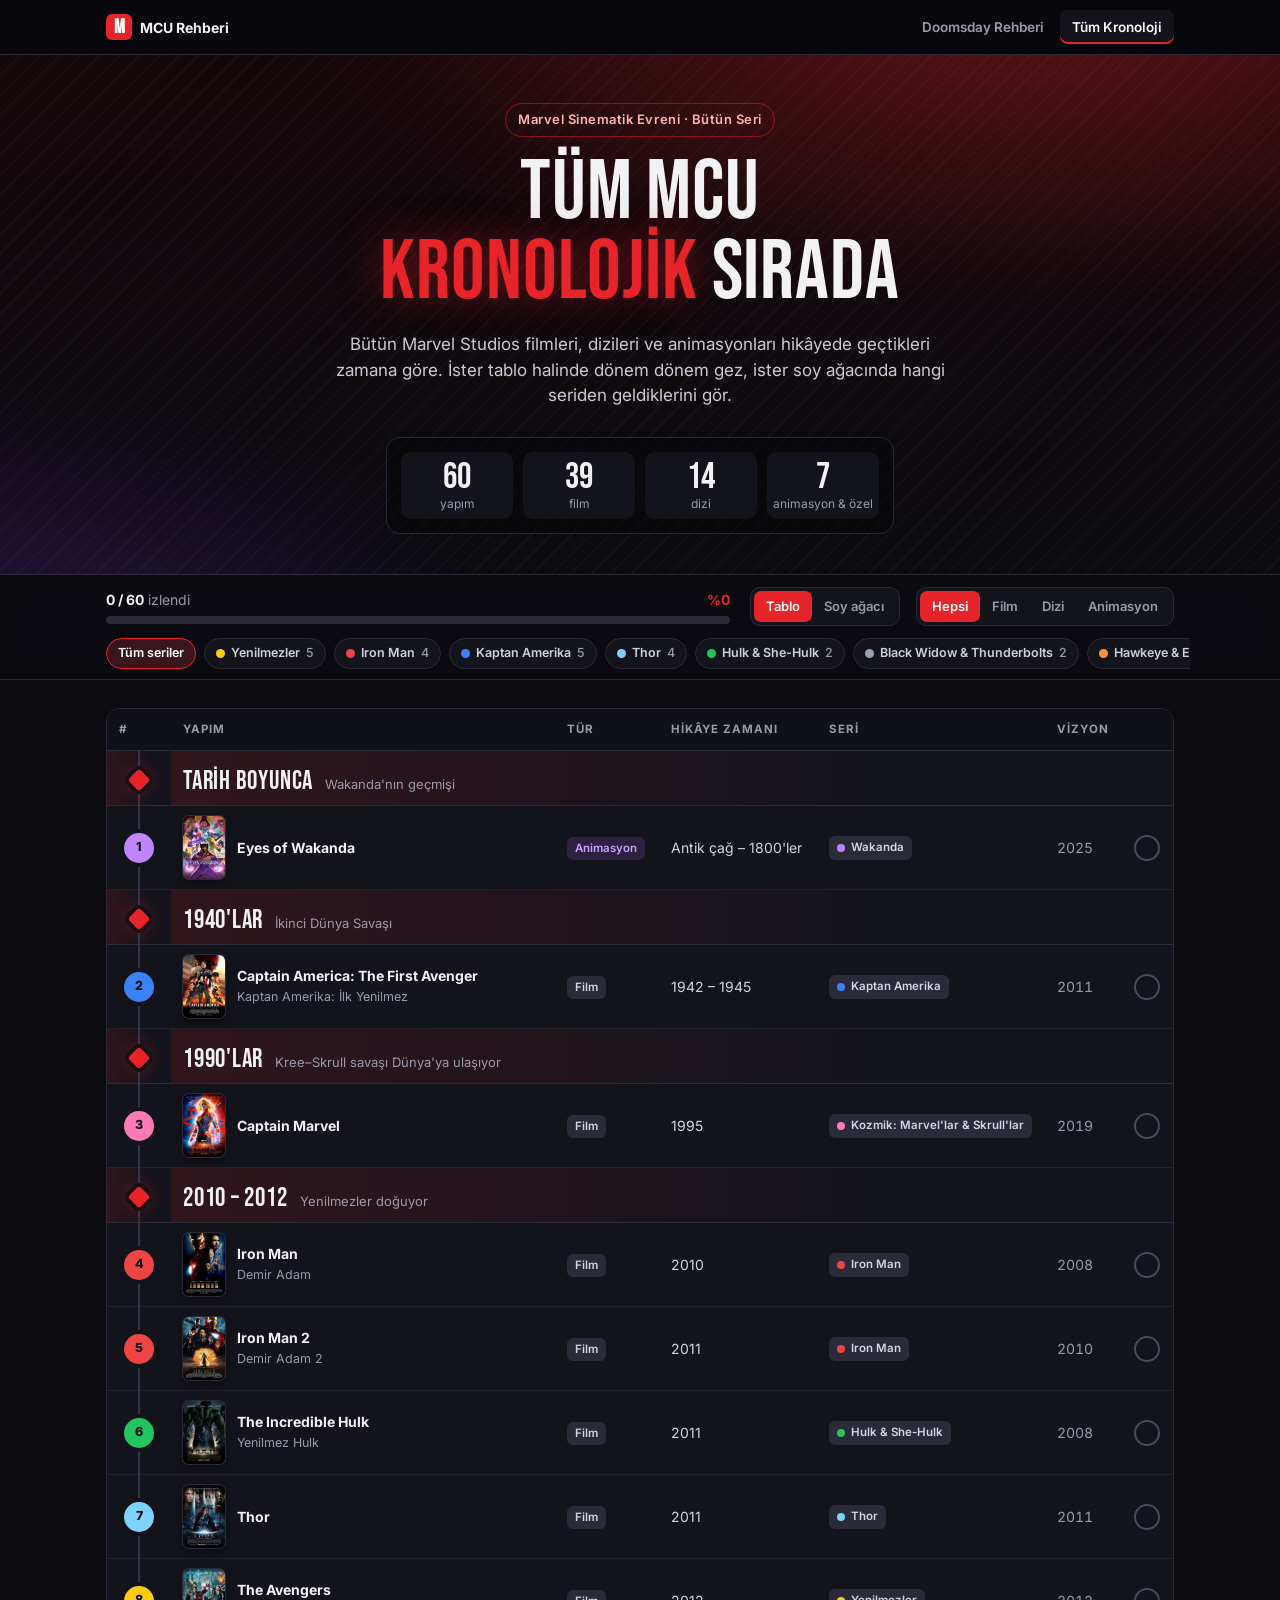
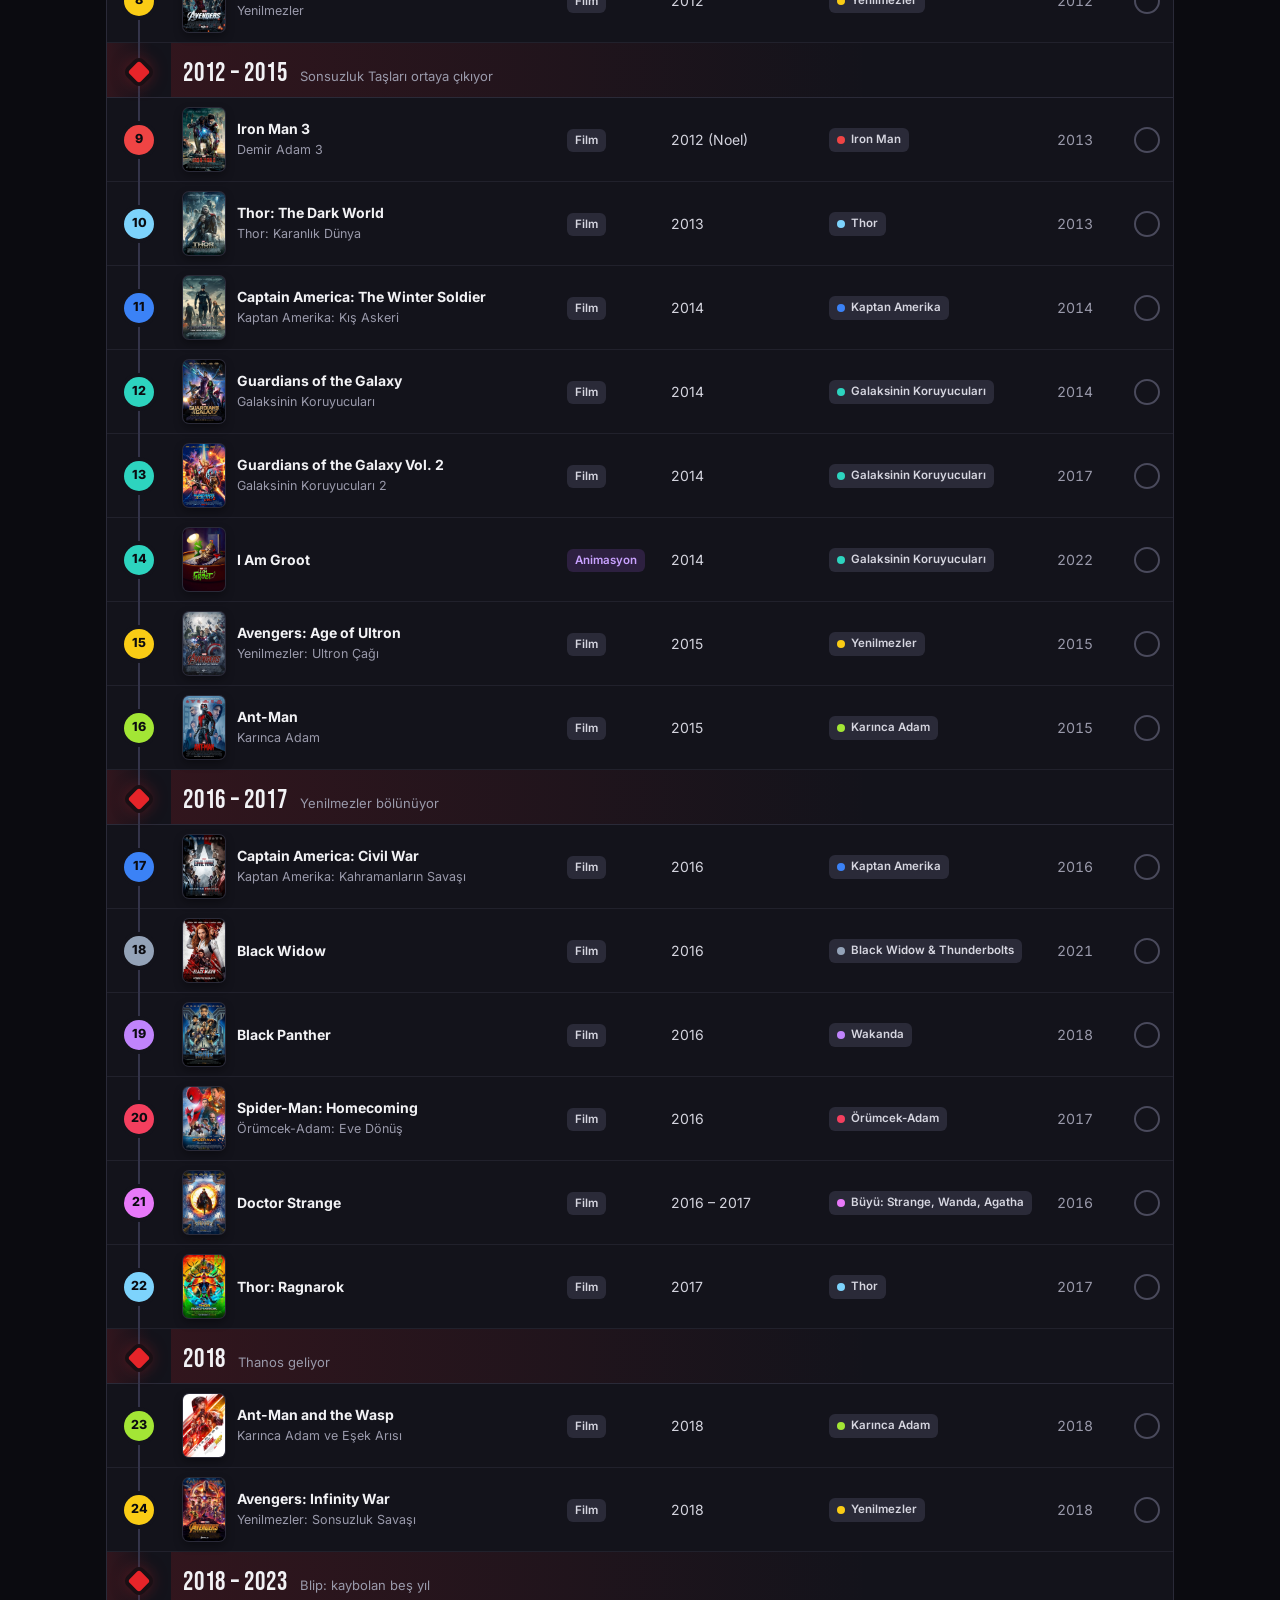
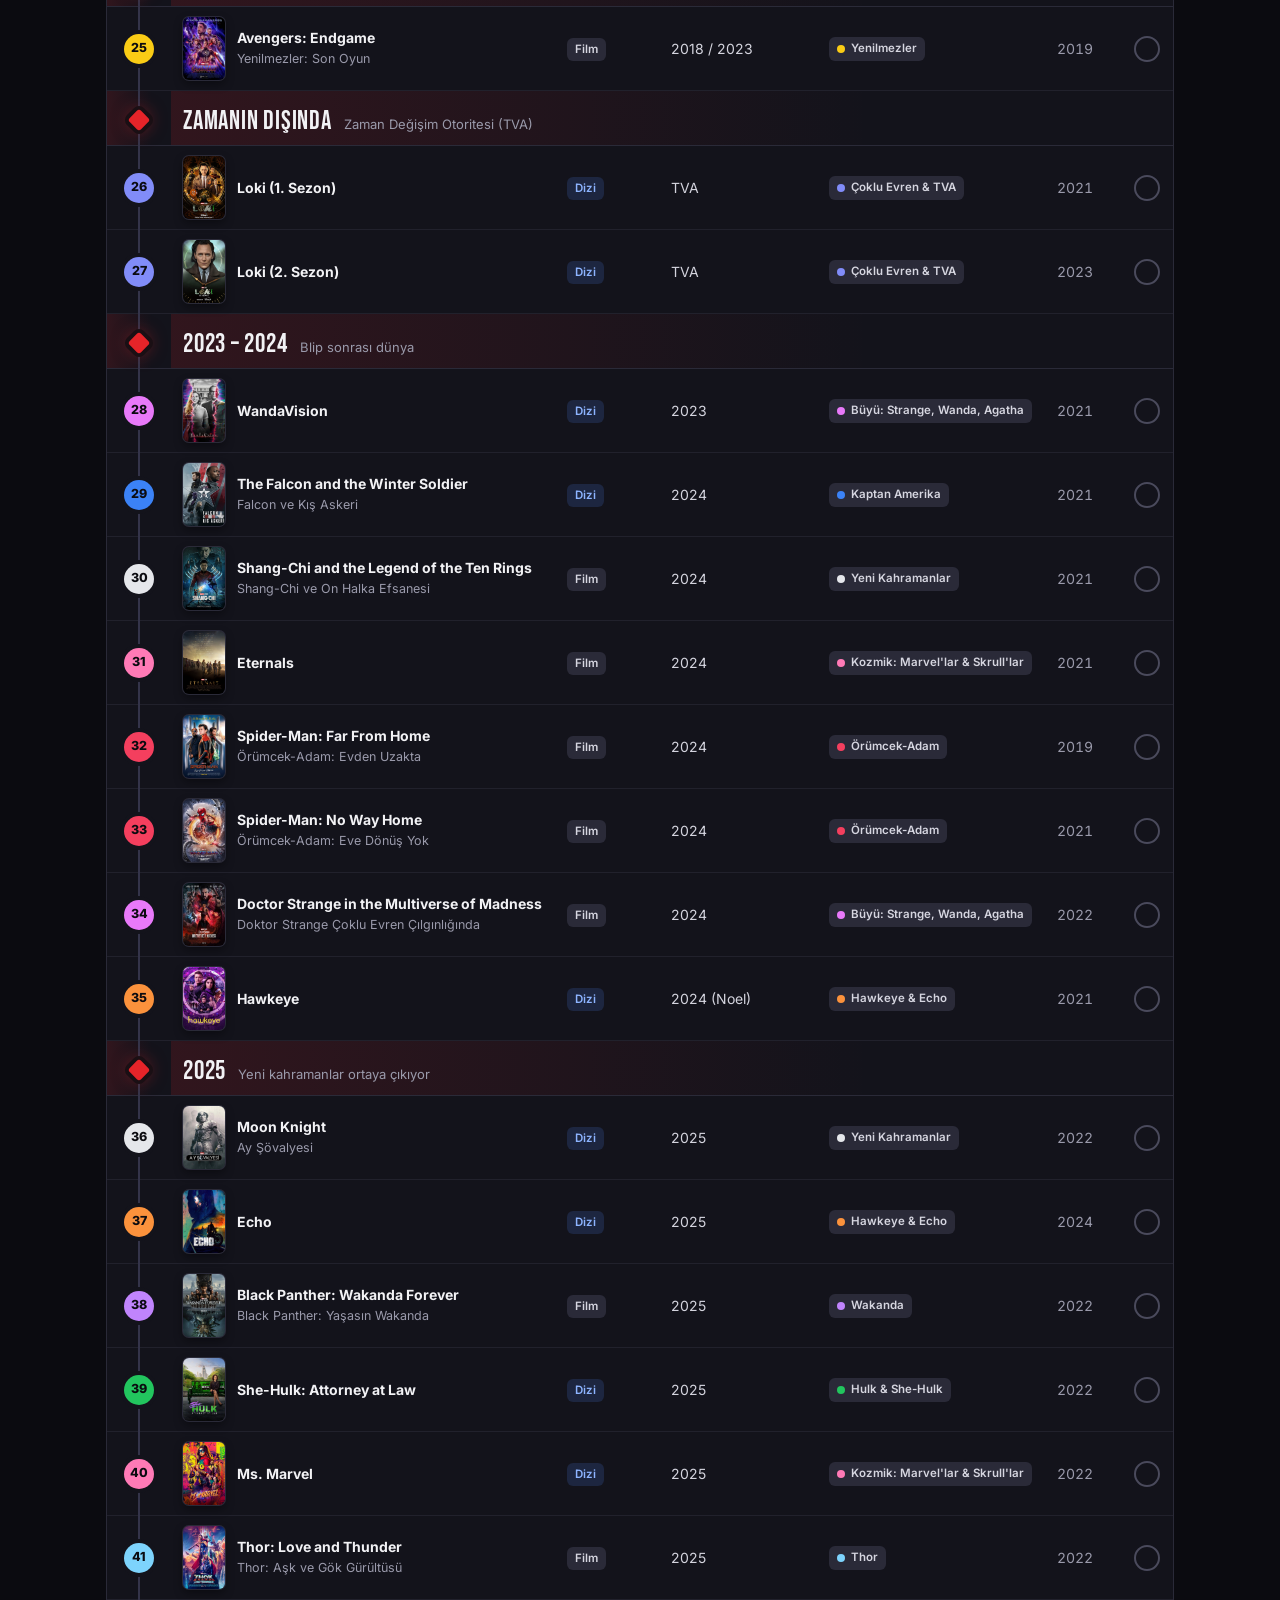
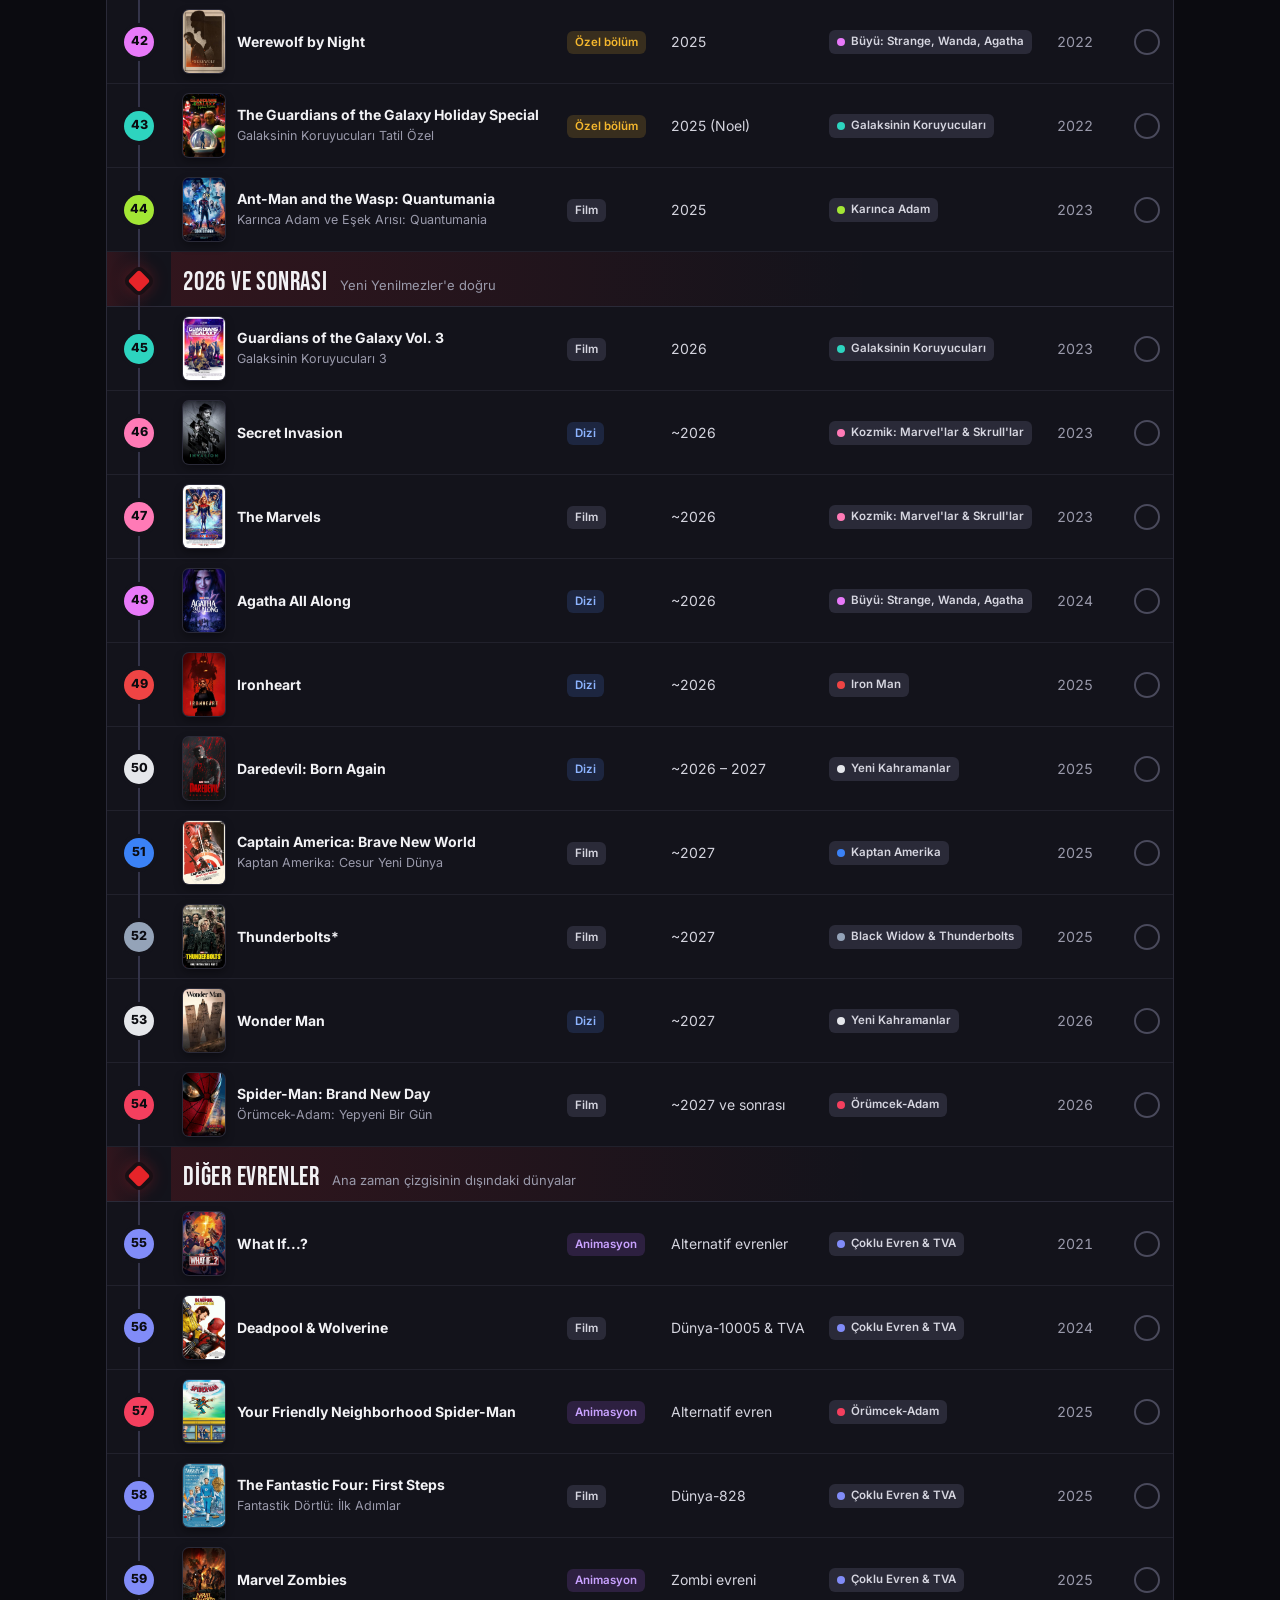
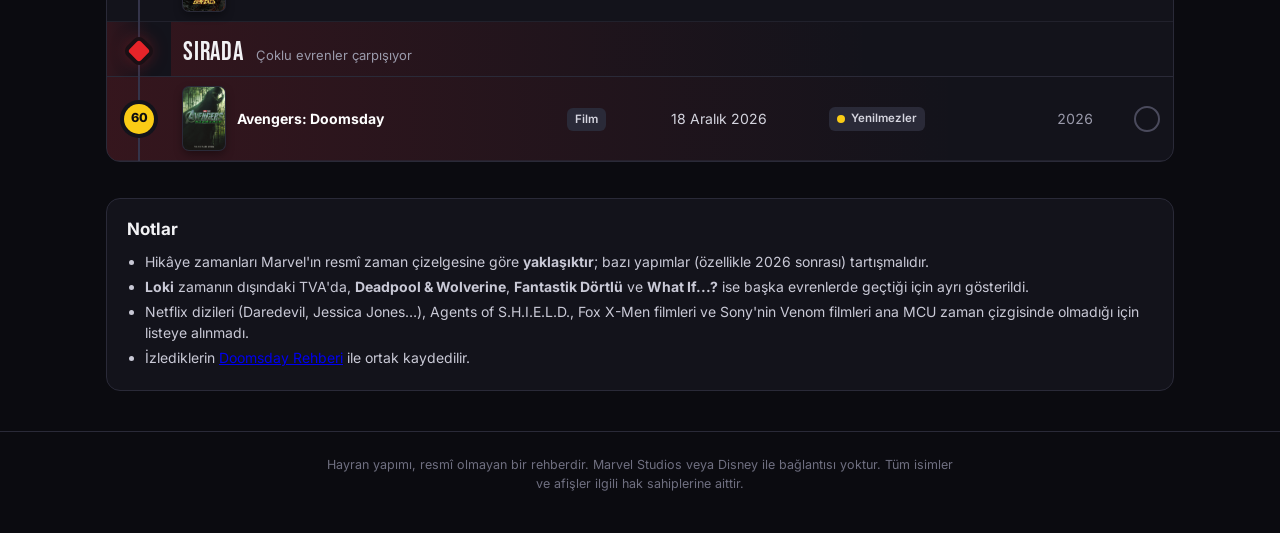
==== kronoloji.html @ 5967888d "Tüm MCU kronolojisi sayfası: tablo ve soy ağacı görünümü Dizilerin logo görsellerini gerçek afişlerl" ====
<!doctype html>
<html lang="tr">
<head>
  <meta charset="utf-8">
  <meta name="viewport" content="width=device-width, initial-scale=1, viewport-fit=cover">
  <meta name="theme-color" content="#0b0b10">
  <title>Tüm MCU Kronolojisi</title>
  <meta name="description" content="Bütün Marvel Sinematik Evreni filmleri, dizileri ve animasyonları hikâyedeki zaman sırasıyla: tablo ve soy ağacı görünümü.">
  <meta property="og:title" content="Tüm MCU Kronolojisi">
  <meta property="og:description" content="Bütün Marvel filmleri ve dizileri kronolojik sırada, soy ağacı gibi.">
  <link rel="icon" href="data:image/svg+xml,<svg xmlns='http://www.w3.org/2000/svg' viewBox='0 0 100 100'><rect width='100' height='100' rx='18' fill='%23e62429'/><text x='50' y='70' font-size='58' text-anchor='middle' font-family='Arial Black,Arial' font-weight='900' fill='white'>M</text></svg>">
  <link rel="preconnect" href="https://fonts.googleapis.com">
  <link rel="preconnect" href="https://fonts.gstatic.com" crossorigin>
  <link href="https://fonts.googleapis.com/css2?family=Bebas+Neue&family=Inter:wght@400;500;600;700&display=swap" rel="stylesheet">
  <link rel="stylesheet" href="style.css">
  <link rel="stylesheet" href="kronoloji.css">
</head>
<body>
  <nav class="site-nav" aria-label="Sayfalar">
    <div class="site-nav-inner">
      <a href="index.html" class="brand"><span class="brand-m">M</span><span class="brand-text">MCU Rehberi</span></a>
      <div class="site-links">
        <a href="index.html">Doomsday Rehberi</a>
        <a href="kronoloji.html" aria-current="page">Tüm Kronoloji</a>
      </div>
    </div>
  </nav>

  <header class="hero hero-small">
    <div class="hero-inner">
      <p class="eyebrow">Marvel Sinematik Evreni · Bütün Seri</p>
      <h1>Tüm MCU<br><span>Kronolojik</span> Sırada</h1>
      <p class="lead">Bütün Marvel Studios filmleri, dizileri ve animasyonları hikâyede geçtikleri zamana göre. İster tablo halinde dönem dönem gez, ister soy ağacında hangi seriden geldiklerini gör.</p>
      <div class="stats">
        <div><b id="stat-total">0</b><small>yapım</small></div>
        <div><b id="stat-film">0</b><small>film</small></div>
        <div><b id="stat-dizi">0</b><small>dizi</small></div>
        <div><b id="stat-other">0</b><small>animasyon & özel</small></div>
      </div>
    </div>
  </header>

  <div class="toolbar" id="toolbar">
    <div class="toolbar-inner">
      <div class="progress-wrap">
        <div class="progress-text"><span id="progress-count">0 / 0</span> izlendi <span id="progress-pct" class="pct">%0</span></div>
        <div class="progress-bar"><div id="progress-fill"></div></div>
      </div>
      <button type="button" class="filters-btn" id="filters-btn" aria-expanded="false" aria-controls="controls">
        <svg viewBox="0 0 24 24" width="16" height="16" fill="none" stroke="currentColor" stroke-width="2.2" stroke-linecap="round"><path d="M4 6h16M7 12h10M10 18h4"/></svg>
        Filtreler
      </button>
      <div class="controls" id="controls">
        <div class="seg" role="group" aria-label="Görünüm">
          <button type="button" data-view="table">Tablo</button>
          <button type="button" data-view="tree">Soy ağacı</button>
        </div>
        <div class="seg seg-type" role="group" aria-label="Tür">
          <button type="button" data-type="all">Hepsi</button>
          <button type="button" data-type="film">Film</button>
          <button type="button" data-type="dizi">Dizi</button>
          <button type="button" data-type="other">Animasyon</button>
        </div>
      </div>
    </div>
    <div class="legend" id="legend" aria-label="Seri ailesi filtresi"></div>
  </div>

  <main class="container chrono-container">
    <div id="chrono-view"></div>

    <section class="info skip">
      <div class="info-card">
        <h2>Notlar</h2>
        <ul>
          <li>Hikâye zamanları Marvel'ın resmî zaman çizelgesine göre <b>yaklaşıktır</b>; bazı yapımlar (özellikle 2026 sonrası) tartışmalıdır.</li>
          <li><b>Loki</b> zamanın dışındaki TVA'da, <b>Deadpool & Wolverine</b>, <b>Fantastik Dörtlü</b> ve <b>What If...?</b> ise başka evrenlerde geçtiği için ayrı gösterildi.</li>
          <li>Netflix dizileri (Daredevil, Jessica Jones…), Agents of S.H.I.E.L.D., Fox X-Men filmleri ve Sony'nin Venom filmleri ana MCU zaman çizgisinde olmadığı için listeye alınmadı.</li>
          <li>İzlediklerin <a href="index.html">Doomsday Rehberi</a> ile ortak kaydedilir.</li>
        </ul>
      </div>
    </section>
  </main>

  <footer>
    <p>Hayran yapımı, resmî olmayan bir rehberdir. Marvel Studios veya Disney ile bağlantısı yoktur. Tüm isimler ve afişler ilgili hak sahiplerine aittir.</p>
  </footer>

  <button type="button" class="to-top" id="to-top" aria-label="Başa dön">
    <svg viewBox="0 0 24 24" width="20" height="20" fill="none" stroke="currentColor" stroke-width="2.6" stroke-linecap="round" stroke-linejoin="round"><path d="M6 14l6-6 6 6"/></svg>
  </button>

  <script src="kronoloji.js"></script>
</body>
</html>
---- style.css ----
:root {
  --bg: #0b0b10;
  --bg-2: #13131b;
  --card: #181822;
  --card-hover: #1e1e2a;
  --line: #2a2a38;
  --text: #f2f2f5;
  --muted: #9a9aab;
  --red: #e62429;
  --red-dark: #a8151a;
  --gold: #f5b82e;
  --green: #2ecc71;
  --radius: 14px;
}

* { box-sizing: border-box; }

button, label { -webkit-tap-highlight-color: transparent; }

.m-br { display: none; }

html { scroll-behavior: smooth; }

body {
  margin: 0;
  background: var(--bg);
  color: var(--text);
  font-family: "Inter", system-ui, -apple-system, "Segoe UI", Roboto, sans-serif;
  line-height: 1.5;
  -webkit-font-smoothing: antialiased;
}

/* ---------- Site menüsü ---------- */
.site-nav {
  background: #08080c;
  border-bottom: 1px solid var(--line);
}

.site-nav-inner {
  max-width: 1100px;
  margin: 0 auto;
  padding: 10px max(16px, env(safe-area-inset-right)) 10px max(16px, env(safe-area-inset-left));
  display: flex;
  align-items: center;
  justify-content: space-between;
  gap: 12px;
}

.brand {
  display: inline-flex;
  align-items: center;
  gap: 8px;
  color: var(--text);
  font-weight: 700;
  font-size: 14px;
  text-decoration: none;
  white-space: nowrap;
}

.brand-m {
  display: grid;
  place-items: center;
  width: 26px;
  height: 26px;
  border-radius: 6px;
  background: var(--red);
  color: #fff;
  font-family: "Bebas Neue", Impact, sans-serif;
  font-size: 20px;
  line-height: 1;
}

.site-links { display: flex; gap: 4px; }

.site-links a {
  padding: 7px 12px;
  border-radius: 8px;
  color: var(--muted);
  font-size: 13.5px;
  font-weight: 600;
  text-decoration: none;
  white-space: nowrap;
}

.site-links a:hover { color: var(--text); background: var(--bg-2); }
.site-links a[aria-current="page"] { color: #fff; background: var(--bg-2); box-shadow: inset 0 -2px 0 var(--red); }

.cta {
  display: inline-block;
  margin-top: 14px;
  color: #ff8a8d;
  font-size: 14px;
  font-weight: 600;
  text-decoration: none;
}

.cta:hover { color: #fff; }

/* ---------- Hero ---------- */
.hero {
  position: relative;
  overflow: hidden;
  padding: 64px 16px 48px;
  background:
    radial-gradient(1200px 500px at 80% -10%, rgba(230, 36, 41, .35), transparent 60%),
    radial-gradient(800px 400px at 0% 110%, rgba(120, 40, 200, .22), transparent 60%),
    linear-gradient(180deg, #14070a 0%, var(--bg) 100%);
  border-bottom: 1px solid var(--line);
}

.hero::after {
  content: "";
  position: absolute;
  inset: 0;
  background-image: repeating-linear-gradient(135deg, rgba(255,255,255,.025) 0 2px, transparent 2px 14px);
  pointer-events: none;
}

.hero-inner {
  position: relative;
  z-index: 1;
  max-width: 880px;
  margin: 0 auto;
  text-align: center;
}

.eyebrow {
  display: inline-block;
  margin: 0 0 16px;
  padding: 6px 12px;
  border: 1px solid rgba(230, 36, 41, .5);
  border-radius: 999px;
  color: #ffb3b5;
  font-size: 13px;
  font-weight: 600;
  letter-spacing: .04em;
}

h1 {
  margin: 0;
  font-family: "Bebas Neue", Impact, sans-serif;
  font-weight: 400;
  font-size: clamp(42px, 8vw, 84px);
  line-height: .95;
  letter-spacing: .01em;
}

h1 span { color: var(--red); text-shadow: 0 0 40px rgba(230, 36, 41, .5); }

.lead {
  max-width: 620px;
  margin: 20px auto 0;
  color: #c9c9d6;
  font-size: 17px;
}

/* ---------- Countdown ---------- */
.countdown {
  display: inline-block;
  margin-top: 32px;
  padding: 18px 22px;
  background: rgba(0, 0, 0, .35);
  border: 1px solid var(--line);
  border-radius: var(--radius);
  backdrop-filter: blur(6px);
}

.cd-label {
  color: var(--muted);
  font-size: 13px;
  font-weight: 600;
  text-transform: uppercase;
  letter-spacing: .08em;
  margin-bottom: 10px;
}

.cd-grid {
  display: grid;
  grid-template-columns: repeat(4, minmax(64px, 1fr));
  gap: 10px;
}

.cd-grid div {
  display: flex;
  flex-direction: column;
  align-items: center;
  padding: 8px 6px;
  background: var(--bg-2);
  border-radius: 10px;
}

.cd-grid b {
  font-family: "Bebas Neue", Impact, sans-serif;
  font-weight: 400;
  font-size: 40px;
  line-height: 1;
  color: #fff;
  font-variant-numeric: tabular-nums;
}

.cd-grid small { color: var(--muted); font-size: 12px; }

/* ---------- Doomsday afişi ---------- */
.hero-poster {
  position: relative;
  width: min(380px, 78vw);
  margin: 36px auto 0;
}

.hero-poster::before {
  content: "";
  position: absolute;
  inset: 8% -12%;
  background: radial-gradient(closest-side, rgba(70, 220, 110, .38), rgba(230, 36, 41, .18) 60%, transparent);
  filter: blur(30px);
  z-index: -1;
}

.hero-poster img {
  display: block;
  width: 100%;
  height: auto;
  border-radius: 16px;
  box-shadow: 0 0 0 1px rgba(120, 255, 160, .25), 0 30px 70px rgba(0, 0, 0, .7);
}

.countdown.released .cd-grid { display: none; }
.countdown.released .cd-label { color: var(--gold); font-size: 16px; margin: 0; }

/* ---------- Toolbar ---------- */
.toolbar {
  position: sticky;
  top: 0;
  z-index: 10;
  background: rgba(11, 11, 16, .88);
  backdrop-filter: blur(10px);
  border-bottom: 1px solid var(--line);
}

.toolbar-inner {
  max-width: 880px;
  margin: 0 auto;
  padding: 12px 16px;
  display: flex;
  flex-wrap: wrap;
  gap: 12px 20px;
  align-items: center;
  justify-content: space-between;
}

.progress-wrap { flex: 1 1 220px; min-width: 200px; }

.progress-text { font-size: 14px; color: var(--muted); margin-bottom: 6px; }
.progress-text #progress-count { color: var(--text); font-weight: 700; }
.pct { float: right; color: var(--red); font-weight: 700; }

.progress-bar {
  height: 8px;
  background: var(--line);
  border-radius: 99px;
  overflow: hidden;
}

#progress-fill {
  height: 100%;
  width: 0;
  background: linear-gradient(90deg, var(--red-dark), var(--red), #ff6a3d);
  border-radius: 99px;
  transition: width .4s ease;
}

.controls {
  display: flex;
  flex-wrap: wrap;
  gap: 10px 16px;
  align-items: center;
}

.seg {
  display: inline-flex;
  background: var(--bg-2);
  border: 1px solid var(--line);
  border-radius: 10px;
  padding: 3px;
}

.seg button {
  border: 0;
  background: transparent;
  color: var(--muted);
  font: inherit;
  font-size: 13px;
  font-weight: 600;
  padding: 6px 12px;
  border-radius: 7px;
  cursor: pointer;
}

.seg button.active { background: var(--red); color: #fff; }

.toggle {
  display: inline-flex;
  align-items: center;
  gap: 8px;
  font-size: 13px;
  font-weight: 500;
  color: #d0d0dc;
  cursor: pointer;
  user-select: none;
}

.toggle input { position: absolute; opacity: 0; pointer-events: none; }

.toggle span {
  position: relative;
  width: 34px;
  height: 20px;
  background: var(--line);
  border-radius: 99px;
  transition: background .2s;
  flex-shrink: 0;
}

.toggle span::after {
  content: "";
  position: absolute;
  top: 3px;
  left: 3px;
  width: 14px;
  height: 14px;
  background: #fff;
  border-radius: 50%;
  transition: transform .2s;
}

.toggle input:checked + span { background: var(--red); }
.toggle input:checked + span::after { transform: translateX(14px); }
.toggle input:focus-visible + span { outline: 2px solid var(--gold); outline-offset: 2px; }

.filters-btn {
  display: none;
  align-items: center;
  gap: 6px;
  flex: none;
  padding: 8px 12px;
  background: var(--bg-2);
  border: 1px solid var(--line);
  border-radius: 10px;
  color: var(--text);
  font: inherit;
  font-size: 13px;
  font-weight: 600;
  cursor: pointer;
}

.toolbar.open .filters-btn { border-color: var(--red); color: #fff; }

/* Faz menüsü */
.phase-nav {
  max-width: 880px;
  margin: 0 auto;
  padding: 0 16px 10px;
  display: flex;
  gap: 8px;
  overflow-x: auto;
  scrollbar-width: none;
  -webkit-overflow-scrolling: touch;
}

.phase-nav::-webkit-scrollbar { display: none; }
.phase-nav:empty { display: none; }

.phase-nav a {
  flex: none;
  display: inline-flex;
  align-items: center;
  gap: 6px;
  padding: 5px 12px;
  background: var(--bg-2);
  border: 1px solid var(--line);
  border-radius: 99px;
  color: #d0d0dc;
  font-size: 12.5px;
  font-weight: 600;
  text-decoration: none;
  white-space: nowrap;
  -webkit-tap-highlight-color: transparent;
}

.phase-nav a::before {
  content: "";
  width: 8px;
  height: 8px;
  border-radius: 50%;
  background: var(--c);
}

.phase-nav a:hover { border-color: var(--c); color: #fff; }

/* Başa dön */
.to-top {
  position: fixed;
  right: max(16px, env(safe-area-inset-right));
  bottom: calc(16px + env(safe-area-inset-bottom));
  z-index: 20;
  width: 46px;
  height: 46px;
  display: grid;
  place-items: center;
  border: 0;
  border-radius: 50%;
  background: var(--red);
  color: #fff;
  box-shadow: 0 8px 24px rgba(0, 0, 0, .5);
  cursor: pointer;
  opacity: 0;
  transform: translateY(12px);
  pointer-events: none;
  transition: opacity .25s, transform .25s;
}

.to-top.show { opacity: 1; transform: none; pointer-events: auto; }

/* ---------- Content ---------- */
.container {
  max-width: 880px;
  margin: 0 auto;
  padding: 28px 16px 40px;
}

.info-card {
  background: var(--bg-2);
  border: 1px solid var(--line);
  border-radius: var(--radius);
  padding: 18px 20px;
}

.info-card h2 { margin: 0 0 8px; font-size: 17px; }
.info-card ul { margin: 0; padding-left: 18px; color: #c9c9d6; font-size: 14px; }
.info-card li { margin: 4px 0; }
.info-card p { margin: 0; color: #c9c9d6; font-size: 14px; }
.info.skip { margin-top: 36px; }

.phase { margin-top: 36px; scroll-margin-top: calc(var(--toolbar-h, 120px) + 12px); }

.phase-head {
  display: flex;
  align-items: baseline;
  gap: 12px;
  margin-bottom: 14px;
  padding-bottom: 10px;
  border-bottom: 2px solid var(--phase-color, var(--red));
}

.phase-head h3 {
  margin: 0;
  font-family: "Bebas Neue", Impact, sans-serif;
  font-weight: 400;
  font-size: 30px;
  letter-spacing: .03em;
  color: var(--phase-color, var(--red));
}

.phase-head p { margin: 0; color: var(--muted); font-size: 13px; }

.items {
  display: grid;
  grid-template-columns: repeat(auto-fill, minmax(170px, 1fr));
  gap: 22px 18px;
}

.item {
  position: relative;
  display: flex;
  flex-direction: column;
  cursor: pointer;
  border-radius: var(--radius);
  outline: none;
  -webkit-tap-highlight-color: transparent;
}

.item:focus-visible .poster { outline: 3px solid var(--gold); outline-offset: 3px; }

/* Afiş */
.poster {
  position: relative;
  aspect-ratio: 2 / 3;
  border-radius: 12px;
  overflow: hidden;
  background: linear-gradient(160deg, #22222e, #101016);
  box-shadow: 0 0 0 1px var(--line), 0 10px 24px rgba(0, 0, 0, .45);
  transition: transform .25s ease, box-shadow .25s ease;
}

@media (hover: hover) {
  .item:hover .poster {
    transform: translateY(-4px);
    box-shadow: 0 0 0 2px var(--phase-color, var(--red)), 0 16px 36px rgba(0, 0, 0, .6);
  }
  .item:hover .check { transform: scale(1.08); }
}

.item:active .poster { transform: scale(.97); }

.poster img {
  position: absolute;
  inset: 0;
  width: 100%;
  height: 100%;
  object-fit: cover;
  transition: filter .3s ease;
}

/* Sadece yatay logosu olan diziler */
.poster.logo { background: radial-gradient(circle at 50% 40%, #1c1c26, #000 75%); }
.poster.logo img { object-fit: contain; padding: 0 6px; }

.poster-fallback {
  position: absolute;
  inset: 0;
  display: none;
  place-items: center;
  padding: 14px;
  text-align: center;
  font-family: "Bebas Neue", Impact, sans-serif;
  font-size: 26px;
  line-height: 1;
  color: var(--phase-color, var(--red));
}

.poster.broken img { display: none; }
.poster.broken .poster-fallback { display: grid; }

.num {
  position: absolute;
  top: 8px;
  left: 8px;
  min-width: 34px;
  height: 34px;
  padding: 0 6px;
  display: grid;
  place-items: center;
  font-family: "Bebas Neue", Impact, sans-serif;
  font-size: 22px;
  line-height: 1;
  color: #fff;
  background: var(--phase-color, var(--red));
  border-radius: 9px;
  box-shadow: 0 4px 12px rgba(0, 0, 0, .5);
}

.check {
  position: absolute;
  top: 8px;
  right: 8px;
  width: 32px;
  height: 32px;
  border: 2px solid rgba(255, 255, 255, .85);
  border-radius: 50%;
  display: grid;
  place-items: center;
  background: rgba(0, 0, 0, .45);
  backdrop-filter: blur(4px);
  transition: background .2s, border-color .2s, transform .2s;
}

.check svg { width: 16px; height: 16px; opacity: 0; transition: opacity .2s; }

.watched-label {
  position: absolute;
  left: 0;
  right: 0;
  bottom: 0;
  padding: 26px 10px 10px;
  text-align: center;
  font-size: 12px;
  font-weight: 800;
  letter-spacing: .14em;
  color: #fff;
  background: linear-gradient(transparent, rgba(20, 120, 60, .95));
  opacity: 0;
  transition: opacity .25s;
}

.item.watched .poster img { filter: grayscale(1) brightness(.55); }
.item.watched .check { background: var(--green); border-color: var(--green); }
.item.watched .check svg { opacity: 1; }
.item.watched .watched-label { opacity: 1; }
.item.watched .title { color: var(--muted); }

/* Afiş altı bilgi */
.info-body { padding: 12px 2px 0; }

.title { margin: 0; font-size: 15px; font-weight: 700; line-height: 1.3; }
.tr-title { display: block; margin-top: 2px; color: var(--muted); font-size: 12.5px; line-height: 1.35; }
.meta { display: flex; flex-wrap: wrap; gap: 5px; margin-top: 8px; }
.note { margin: 8px 0 0; font-size: 12.5px; line-height: 1.45; color: #a9a9b9; }

.badge {
  display: inline-block;
  padding: 2px 7px;
  border-radius: 6px;
  font-size: 10.5px;
  font-weight: 700;
  letter-spacing: .04em;
  background: var(--line);
  color: #d6d6e0;
}

.badge.key { background: rgba(245, 184, 46, .16); color: var(--gold); }
.badge.series { background: rgba(80, 140, 255, .16); color: #8db4ff; }
.badge.bonus { background: rgba(180, 100, 255, .16); color: #c9a2ff; }

/* Final: Doomsday */
.item.finale {
  grid-column: 1 / -1;
  flex-direction: row;
  align-items: center;
  gap: 28px;
  padding: 24px;
  border: 1px solid var(--red);
  background:
    radial-gradient(700px 300px at 100% 0%, rgba(230, 36, 41, .32), transparent 70%),
    linear-gradient(135deg, #2a0b0e, #120507);
  box-shadow: 0 14px 50px rgba(230, 36, 41, .2);
}

.item.finale .poster { flex: 0 0 220px; box-shadow: 0 0 0 1px rgba(230, 36, 41, .6), 0 18px 40px rgba(0, 0, 0, .6); }
.item.finale .num { background: var(--red); }
.item.finale .info-body { padding: 0; }

.finale-eyebrow {
  margin: 0 0 6px;
  color: var(--gold);
  font-size: 12px;
  font-weight: 700;
  letter-spacing: .12em;
  text-transform: uppercase;
}

.item.finale .title {
  font-family: "Bebas Neue", Impact, sans-serif;
  font-weight: 400;
  font-size: clamp(38px, 6vw, 60px);
  letter-spacing: .02em;
  line-height: .95;
}

.item.finale .note { font-size: 15px; color: #d4d4de; max-width: 460px; }

.empty {
  padding: 24px;
  text-align: center;
  color: var(--muted);
  border: 1px dashed var(--line);
  border-radius: var(--radius);
}

.reset-row { text-align: center; margin-top: 32px; }

.reset {
  background: transparent;
  border: 1px solid var(--line);
  color: var(--muted);
  font: inherit;
  font-size: 13px;
  padding: 8px 16px;
  border-radius: 10px;
  cursor: pointer;
}

.reset:hover { color: var(--text); border-color: var(--red); }

footer {
  border-top: 1px solid var(--line);
  padding: 24px 16px calc(40px + env(safe-area-inset-bottom));
  text-align: center;
  color: #6f6f80;
  font-size: 12.5px;
}

footer p { max-width: 640px; margin: 0 auto; }

/* ---------- Mobile ---------- */
@media (max-width: 600px) {
  .brand-text { display: none; }
  .site-links a { padding: 7px 9px; font-size: 13px; }
  .hero { padding: 36px 16px 32px; }
  .eyebrow { font-size: 12px; padding: 5px 10px; margin-bottom: 14px; }
  .m-br { display: inline; }
  h1 { font-size: clamp(40px, 12.5vw, 60px); line-height: .98; }
  .lead { font-size: 15px; margin-top: 14px; }

  .countdown { display: block; margin-top: 24px; padding: 14px 12px; }
  .cd-label { font-size: 11.5px; letter-spacing: .06em; }
  .cd-date { display: block; margin-top: 2px; color: #c9c9d6; }
  .cd-dot { display: none; }
  .cd-grid { grid-template-columns: repeat(4, minmax(0, 1fr)); gap: 6px; }
  .cd-grid b { font-size: 30px; }
  .hero-poster { width: min(300px, 72vw); margin-top: 28px; }

  /* Yapışkan, sıkışık araç çubuğu */
  .toolbar-inner { padding: 10px 16px; gap: 10px 12px; flex-wrap: wrap; }
  .progress-wrap { flex: 1 1 0; min-width: 0; }
  .progress-text { font-size: 13px; margin-bottom: 5px; }
  .filters-btn { display: inline-flex; }
  .controls {
    display: none;
    width: 100%;
    grid-template-columns: 1fr 1fr;
    gap: 12px;
    padding: 4px 0 2px;
  }
  .toolbar.open .controls { display: grid; }
  .seg { grid-column: 1 / -1; display: flex; }
  .seg button { flex: 1; padding: 9px 12px; font-size: 14px; }
  .toggle { font-size: 14px; min-height: 32px; }

  .container { padding: 20px 16px 32px; }
  .info-card { padding: 16px; }
  .phase { margin-top: 28px; }
  .phase-head { flex-wrap: wrap; gap: 2px 10px; }
  .phase-head h3 { font-size: 26px; }
  .phase-head p { font-size: 12px; }

  .items { grid-template-columns: repeat(2, minmax(0, 1fr)); gap: 20px 12px; }
  .info-body { padding-top: 10px; }
  .note { display: -webkit-box; -webkit-line-clamp: 4; -webkit-box-orient: vertical; overflow: hidden; }
  .num { min-width: 28px; height: 28px; font-size: 18px; top: 6px; left: 6px; }
  .check { width: 30px; height: 30px; top: 6px; right: 6px; }
  .title { font-size: 14px; }
  .item.finale { flex-direction: column; align-items: stretch; gap: 18px; padding: 16px; }
  .item.finale .poster { flex: none; width: 62%; margin: 0 auto; }
  .item.finale .info-body { text-align: center; }
  .item.finale .meta { justify-content: center; }
  .item.finale .note { -webkit-line-clamp: unset; display: block; margin-left: auto; margin-right: auto; }
}

@media (max-width: 360px) {
  .items { gap: 18px 10px; }
  .title { font-size: 13.5px; }
  .tr-title, .note { font-size: 12px; }
  .badge { font-size: 10px; padding: 2px 6px; }
  .cd-grid b { font-size: 26px; }
}
---- kronoloji.css ----
/* Tüm MCU Kronolojisi — sayfaya özel stiller */

.toolbar-inner,
.chrono-container { max-width: 1100px; }

.sr-only {
  position: absolute;
  width: 1px;
  height: 1px;
  overflow: hidden;
  clip: rect(0 0 0 0);
  white-space: nowrap;
}

/* ---------- Hero ---------- */
.hero-small { padding: 48px 16px 40px; }

.stats {
  display: inline-grid;
  grid-template-columns: repeat(4, minmax(78px, 1fr));
  gap: 10px;
  margin-top: 28px;
  padding: 14px;
  background: rgba(0, 0, 0, .35);
  border: 1px solid var(--line);
  border-radius: var(--radius);
}

.stats div {
  display: flex;
  flex-direction: column;
  align-items: center;
  padding: 8px 6px;
  background: var(--bg-2);
  border-radius: 10px;
}

.stats b {
  font-family: "Bebas Neue", Impact, sans-serif;
  font-weight: 400;
  font-size: 36px;
  line-height: 1;
}

.stats small { color: var(--muted); font-size: 12px; text-align: center; line-height: 1.25; }

/* ---------- Seri filtresi (lejant) ---------- */
.legend {
  max-width: 1100px;
  margin: 0 auto;
  padding: 0 16px 10px;
  display: flex;
  gap: 8px;
  overflow-x: auto;
  scrollbar-width: none;
}

.legend::-webkit-scrollbar { display: none; }

.legend button {
  flex: none;
  display: inline-flex;
  align-items: center;
  gap: 6px;
  padding: 5px 11px;
  background: var(--bg-2);
  border: 1px solid var(--line);
  border-radius: 99px;
  color: #d0d0dc;
  font: inherit;
  font-size: 12.5px;
  font-weight: 600;
  white-space: nowrap;
  cursor: pointer;
}

.legend button i { width: 9px; height: 9px; border-radius: 50%; background: var(--fc); }
.legend button span { color: var(--muted); font-weight: 500; }
.legend button.active { border-color: var(--fc, var(--red)); background: color-mix(in srgb, var(--fc, var(--red)) 18%, var(--bg-2)); color: #fff; }

/* ---------- Ortak çipler ---------- */
.chip {
  display: inline-flex;
  align-items: center;
  gap: 6px;
  padding: 3px 8px;
  border-radius: 6px;
  background: var(--line);
  color: #d6d6e0;
  font-size: 11.5px;
  font-weight: 600;
  white-space: nowrap;
}

.chip.fam i { width: 8px; height: 8px; border-radius: 50%; background: var(--fc); flex: none; }
.chip.type-dizi { background: rgba(80, 140, 255, .16); color: #8db4ff; }
.chip.type-animasyon { background: rgba(180, 100, 255, .16); color: #c9a2ff; }
.chip.type-ozel { background: rgba(245, 184, 46, .16); color: var(--gold); }
.chip.when { background: transparent; border: 1px solid var(--line); color: #c9c9d6; }

/* ---------- Tablo ---------- */
.table-wrap {
  background: var(--bg-2);
  border: 1px solid var(--line);
  border-radius: var(--radius);
  overflow: hidden;
}

.chrono-table {
  width: 100%;
  border-collapse: separate;
  border-spacing: 0;
  font-size: 14px;
}

.chrono-table th {
  padding: 12px;
  text-align: left;
  color: var(--muted);
  font-size: 11.5px;
  font-weight: 700;
  letter-spacing: .08em;
  text-transform: uppercase;
  background: #101017;
  border-bottom: 1px solid var(--line);
}

.chrono-table td {
  padding: 10px 12px;
  border-bottom: 1px solid rgba(42, 42, 56, .6);
  vertical-align: middle;
}

/* Soy ağacı gövdesi: sol sütundan aşağı inen çizgi */
.c-trunk {
  position: relative;
  width: 64px;
  text-align: center;
}

td.c-trunk::before {
  content: "";
  position: absolute;
  left: 50%;
  top: 0;
  bottom: -1px;
  width: 2px;
  margin-left: -1px;
  background: #34344a;
}

.node {
  position: relative;
  z-index: 1;
  display: inline-grid;
  place-items: center;
  min-width: 30px;
  height: 30px;
  padding: 0 4px;
  border-radius: 99px;
  background: var(--fc);
  color: #0b0b10;
  font-size: 12.5px;
  font-weight: 800;
  box-shadow: 0 0 0 4px var(--bg-2);
}

.era-row td {
  padding: 18px 12px 10px;
  background: linear-gradient(90deg, rgba(230, 36, 41, .14), transparent 70%);
  border-bottom: 1px solid var(--line);
}

.era-node {
  position: relative;
  z-index: 1;
  display: inline-block;
  width: 16px;
  height: 16px;
  background: var(--red);
  transform: rotate(45deg);
  border-radius: 3px;
  box-shadow: 0 0 0 4px #1a0f14, 0 0 18px rgba(230, 36, 41, .6);
}

.era-name {
  font-family: "Bebas Neue", Impact, sans-serif;
  font-size: 26px;
  line-height: 1;
  letter-spacing: .03em;
  margin-right: 12px;
}

.era-desc { color: var(--muted); font-size: 13px; }

.row { cursor: pointer; transition: background .15s; -webkit-tap-highlight-color: transparent; }
.row:focus-visible { outline: 2px solid var(--gold); outline-offset: -2px; }

@media (hover: hover) {
  .row:hover { background: rgba(255, 255, 255, .03); }
}

.t-wrap { display: flex; align-items: center; gap: 12px; }

.thumb {
  flex: none;
  width: 42px;
  height: 63px;
  object-fit: cover;
  border-radius: 6px;
  background: #22222e;
  box-shadow: 0 0 0 1px var(--line), 0 4px 10px rgba(0, 0, 0, .4);
}

.t-en { font-weight: 700; line-height: 1.3; }
.t-tr { color: var(--muted); font-size: 12.5px; margin-top: 2px; }
.t-mobile-meta { display: none; }

.c-when { color: #d4d4de; white-space: nowrap; }
.c-rel { color: var(--muted); font-variant-numeric: tabular-nums; }
.c-check { width: 52px; text-align: center; }

.mini-check {
  display: inline-grid;
  place-items: center;
  width: 26px;
  height: 26px;
  border: 2px solid #4a4a5c;
  border-radius: 50%;
  transition: background .2s, border-color .2s;
}

.mini-check svg { width: 14px; height: 14px; opacity: 0; }

.row.watched .mini-check { background: var(--green); border-color: var(--green); }
.row.watched .mini-check svg { opacity: 1; }
.row.watched .t-en { color: var(--muted); text-decoration: line-through; text-decoration-color: rgba(255, 255, 255, .3); }
.row.watched .thumb { filter: grayscale(1) brightness(.6); }

.row.upcoming { background: linear-gradient(90deg, rgba(230, 36, 41, .16), transparent 80%); }
.row.upcoming .t-en { color: #fff; }

/* ---------- Soy ağacı ---------- */
.tree { --hy: 72px; padding-top: 4px; }

.tree-root {
  display: inline-flex;
  align-items: center;
  gap: 12px;
  padding: 12px 18px 12px 14px;
  border: 1px solid var(--red);
  border-radius: 14px;
  background:
    radial-gradient(300px 120px at 0% 0%, rgba(230, 36, 41, .3), transparent 70%),
    #160709;
  box-shadow: 0 10px 30px rgba(230, 36, 41, .15);
}

.root-logo {
  display: grid;
  place-items: center;
  width: 44px;
  height: 44px;
  border-radius: 10px;
  background: var(--red);
  font-family: "Bebas Neue", Impact, sans-serif;
  font-size: 32px;
  line-height: 1;
}

.root-name { font-family: "Bebas Neue", Impact, sans-serif; font-size: 26px; line-height: 1; letter-spacing: .02em; }
.root-sub { color: var(--muted); font-size: 12.5px; margin-top: 3px; }

.branches { margin-left: 35px; padding-top: 22px; }

.branch {
  position: relative;
  display: flex;
  align-items: flex-start;
  gap: 18px;
  padding: 0 0 26px 34px;
}

/* gövde */
.branch::before {
  content: "";
  position: absolute;
  left: 0;
  top: 0;
  bottom: 0;
  width: 2px;
  background: #34344a;
}

.branch:first-child::before { top: -22px; }
.branch:last-child::before { bottom: auto; height: var(--hy); }

/* gövdeden dala */
.branch::after {
  content: "";
  position: absolute;
  left: 0;
  top: calc(var(--hy) - 1px);
  width: 34px;
  height: 2px;
  background: var(--fc);
}

.branch-head {
  position: relative;
  flex: none;
  width: 178px;
  margin-top: calc(var(--hy) - 26px);
  display: flex;
  align-items: center;
  gap: 10px;
  min-height: 52px;
  padding: 8px 12px;
  background: var(--bg-2);
  border: 1px solid var(--line);
  border-left: 3px solid var(--fc);
  border-radius: 10px;
}

.branch-head::after {
  content: "";
  position: absolute;
  right: -19px;
  top: 50%;
  width: 18px;
  height: 2px;
  background: var(--fc);
}

.branch-dot { flex: none; width: 10px; height: 10px; border-radius: 50%; background: var(--fc); box-shadow: 0 0 10px var(--fc); }
.branch-name { font-weight: 700; font-size: 13.5px; line-height: 1.25; }
.branch-count { color: var(--muted); font-size: 11.5px; margin-top: 2px; }

.twigs {
  flex: 1;
  min-width: 0;
  display: flex;
  gap: 18px;
  overflow-x: auto;
  padding-bottom: 8px;
  scroll-snap-type: x proximity;
  scrollbar-width: thin;
  scrollbar-color: #34344a transparent;
}

.twig {
  position: relative;
  flex: none;
  width: 96px;
  cursor: pointer;
  scroll-snap-align: start;
  -webkit-tap-highlight-color: transparent;
}

/* dal üzerindeki yapımlar arası bağ */
.twig + .twig::before {
  content: "";
  position: absolute;
  left: -18px;
  top: calc(var(--hy) - 1px);
  width: 18px;
  height: 2px;
  background: var(--fc);
}

.twig:focus-visible { outline: 2px solid var(--gold); outline-offset: 3px; border-radius: 8px; }

.twig-poster {
  position: relative;
  aspect-ratio: 2 / 3;
  border-radius: 8px;
  overflow: hidden;
  background: #22222e;
  box-shadow: 0 0 0 1px var(--line), 0 8px 18px rgba(0, 0, 0, .45);
  transition: transform .2s, box-shadow .2s;
}

.twig-poster img { width: 100%; height: 100%; object-fit: cover; display: block; transition: filter .3s; }

@media (hover: hover) {
  .twig:hover .twig-poster { transform: translateY(-3px); box-shadow: 0 0 0 2px var(--fc), 0 12px 24px rgba(0, 0, 0, .6); }
}

.twig:active .twig-poster { transform: scale(.96); }

.twig-n {
  position: absolute;
  top: 5px;
  left: 5px;
  min-width: 24px;
  height: 22px;
  padding: 0 5px;
  display: grid;
  place-items: center;
  border-radius: 6px;
  background: var(--fc);
  color: #0b0b10;
  font-size: 11.5px;
  font-weight: 800;
}

.twig-check {
  position: absolute;
  top: 5px;
  right: 5px;
  width: 22px;
  height: 22px;
  display: grid;
  place-items: center;
  border: 2px solid rgba(255, 255, 255, .85);
  border-radius: 50%;
  background: rgba(0, 0, 0, .45);
}

.twig-check svg { width: 12px; height: 12px; opacity: 0; }

.twig.watched .twig-poster img { filter: grayscale(1) brightness(.5); }
.twig.watched .twig-check { background: var(--green); border-color: var(--green); }
.twig.watched .twig-check svg { opacity: 1; }
.twig.watched .twig-title { color: var(--muted); }

.twig.upcoming .twig-poster { box-shadow: 0 0 0 2px var(--red), 0 8px 24px rgba(230, 36, 41, .35); }

.twig-title {
  margin-top: 7px;
  font-size: 12px;
  font-weight: 600;
  line-height: 1.3;
  display: -webkit-box;
  -webkit-line-clamp: 2;
  -webkit-box-orient: vertical;
  overflow: hidden;
}

.twig-when { margin-top: 2px; color: var(--muted); font-size: 11px; }

/* ---------- Mobil ---------- */
@media (max-width: 760px) {
  .chrono-table thead,
  .c-type, .c-when, .c-fam, .c-rel { display: none; }

  .chrono-table td { padding: 10px 8px; }
  .c-trunk { width: 46px; }
  .c-check { width: 40px; }
  .node { min-width: 26px; height: 26px; font-size: 11.5px; }
  .era-name { font-size: 22px; display: block; margin-bottom: 2px; }
  .era-desc { font-size: 12px; }

  .thumb { width: 38px; height: 57px; }
  .t-wrap { align-items: flex-start; gap: 10px; }
  .t-en { font-size: 14px; }
  .t-mobile-meta { display: flex; flex-wrap: wrap; gap: 4px; margin-top: 6px; }
  .t-mobile-meta .chip { font-size: 10.5px; padding: 2px 6px; }

  .tree { --hy: 22px; }

  .branch { flex-direction: column; gap: 10px; padding-left: 22px; }
  .branch::after { width: 22px; }
  .branch-head { width: auto; margin-top: 0; min-height: 44px; padding: 6px 10px; }
  .branch-head::after { display: none; }
  .twigs { width: 100%; gap: 14px; }
  .twig { width: 86px; }
  .twig + .twig::before { left: -14px; width: 14px; top: 64px; }
}

@media (max-width: 600px) {
  .hero-small { padding: 32px 16px 28px; }
  .stats { display: grid; grid-template-columns: repeat(4, minmax(0, 1fr)); gap: 6px; padding: 10px; }
  .stats b { font-size: 28px; }
  .stats small { font-size: 10.5px; }
  .tree-root { padding: 10px 14px 10px 10px; }
  .root-logo { width: 38px; height: 38px; font-size: 28px; }
  .branches { margin-left: 28px; }
  .root-name { font-size: 22px; }
}
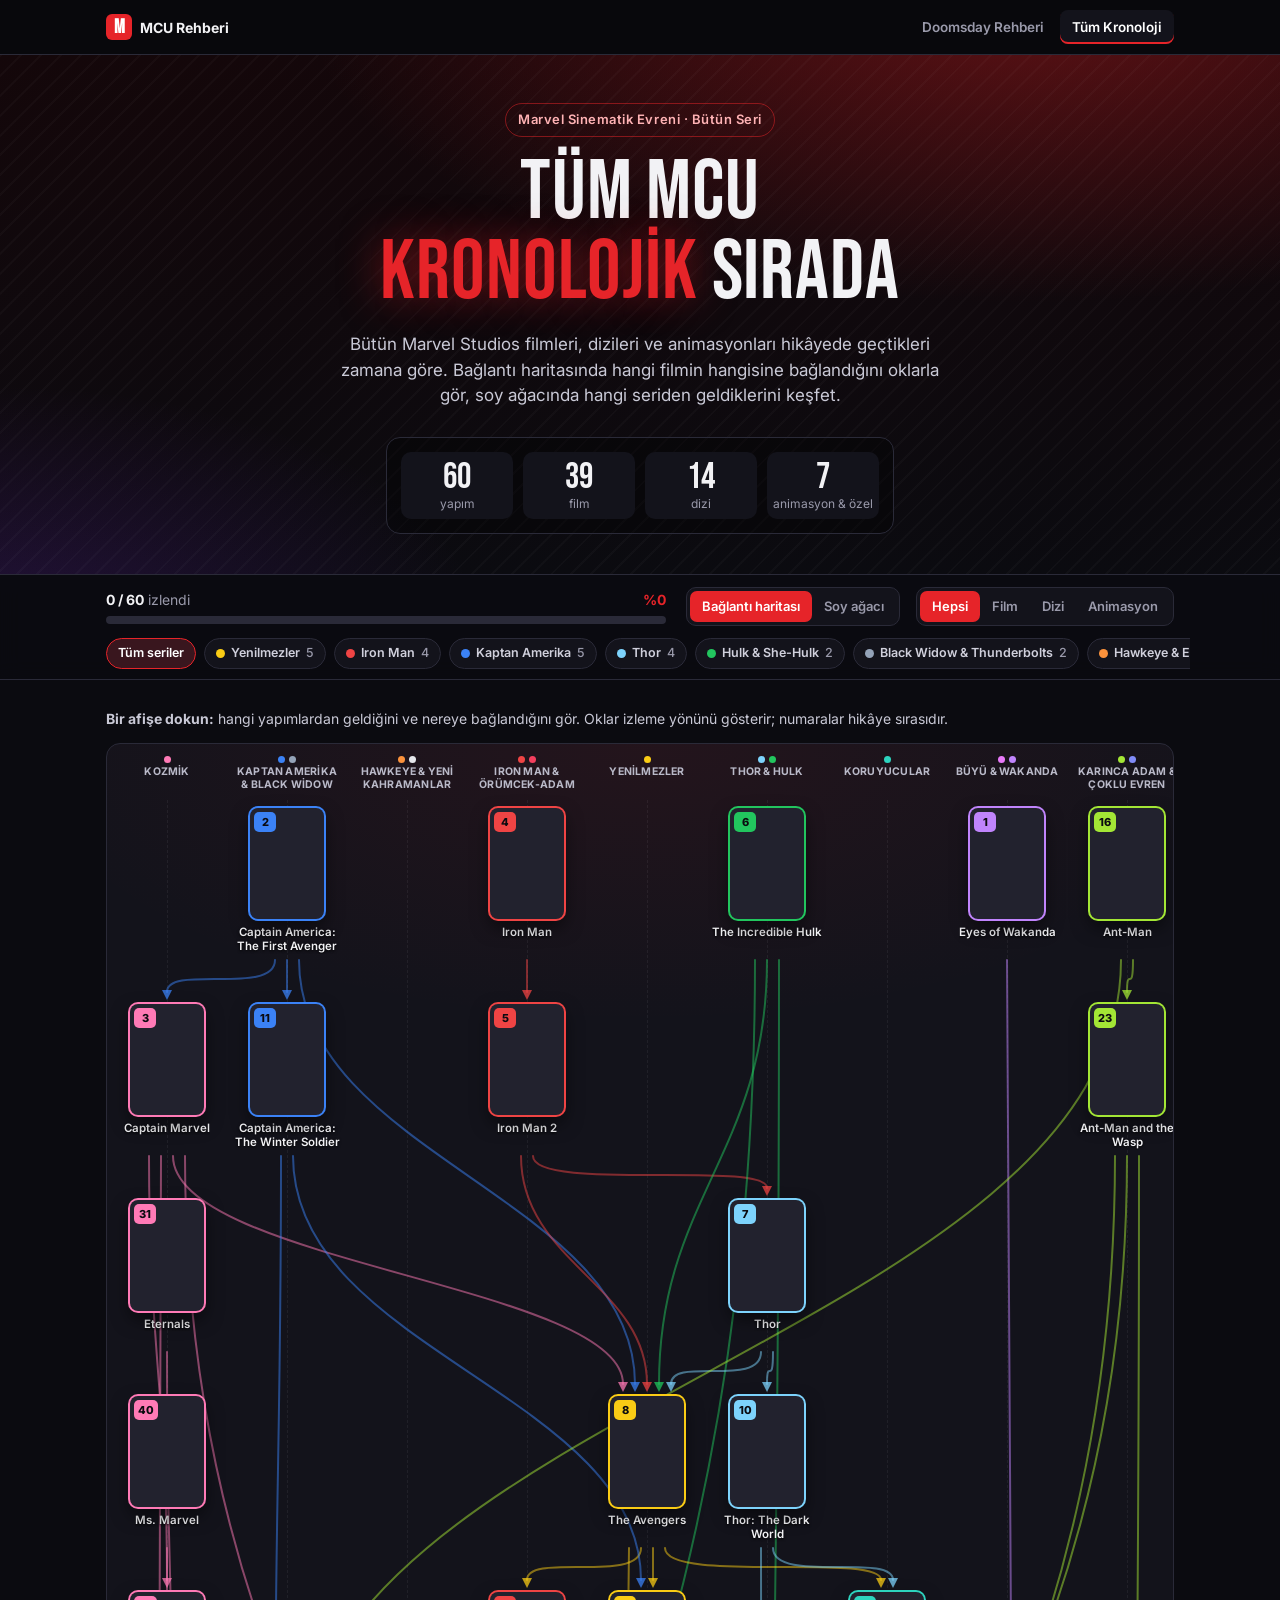
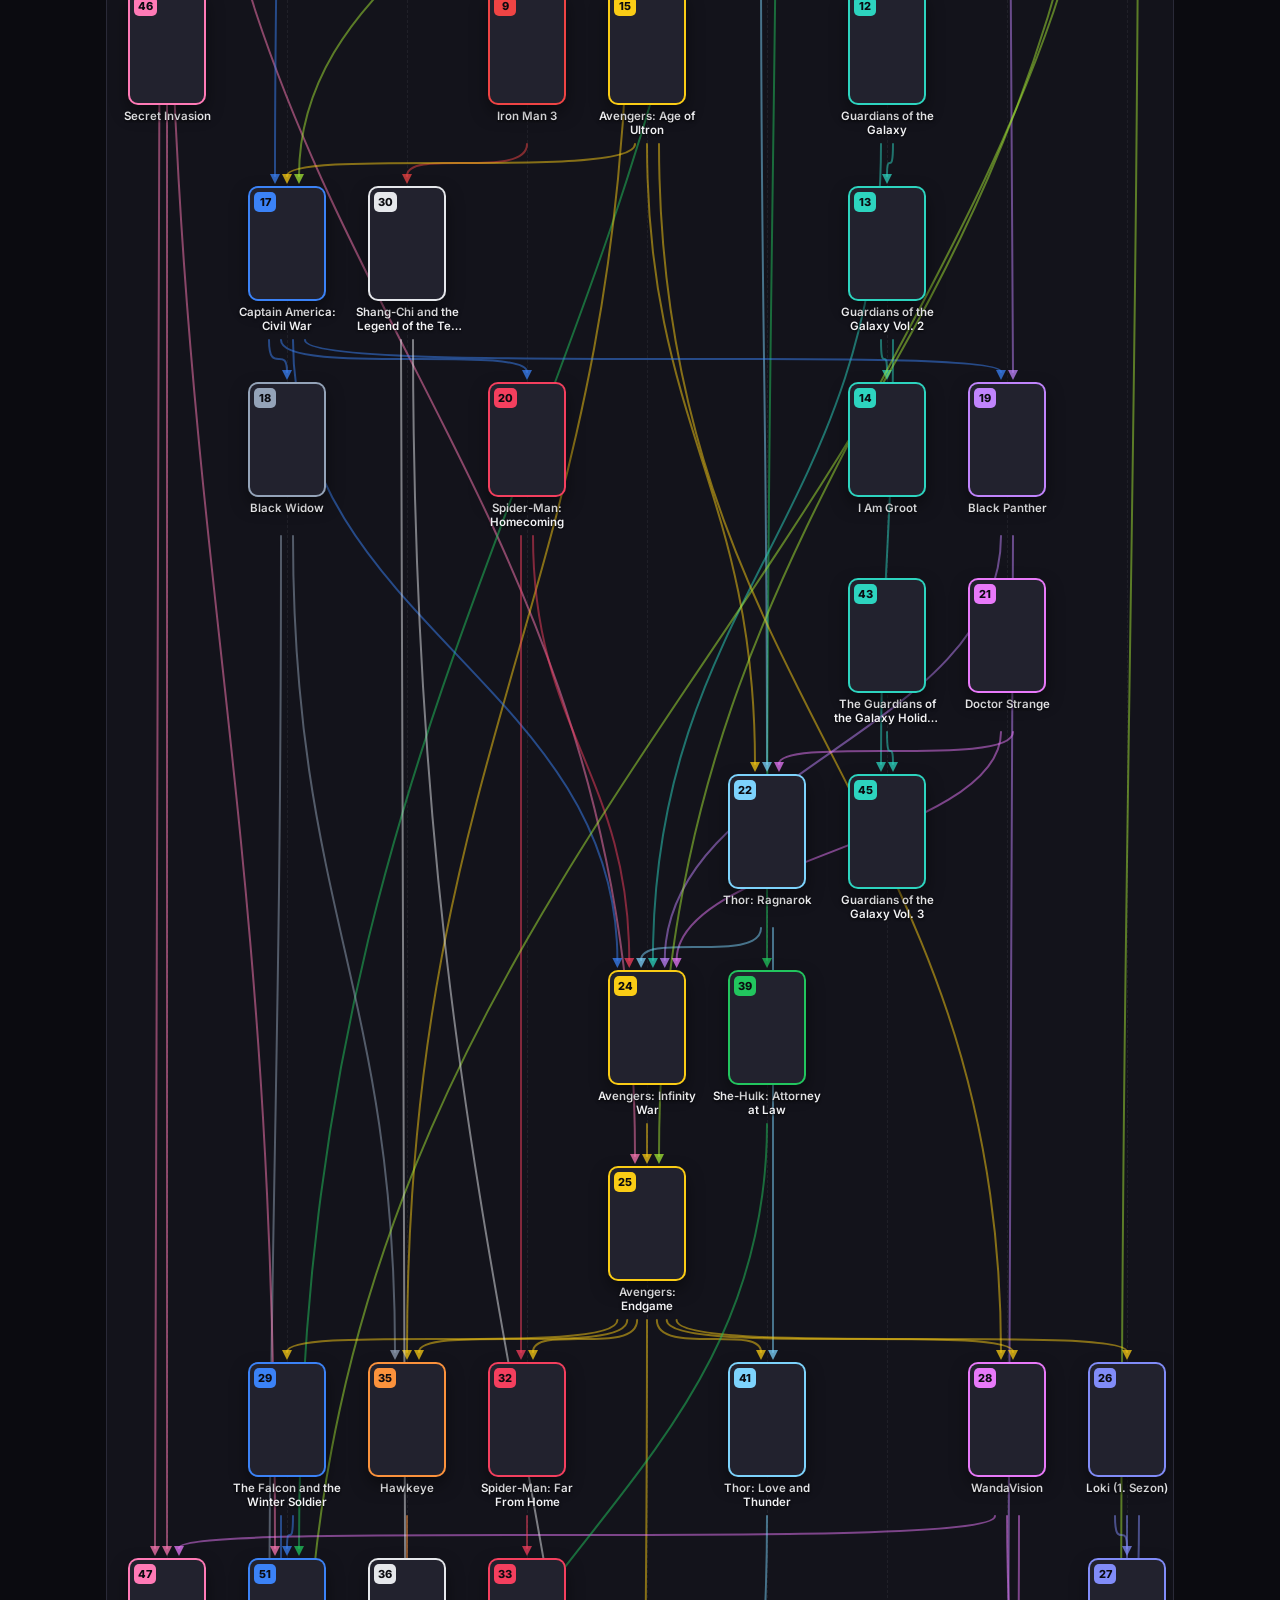
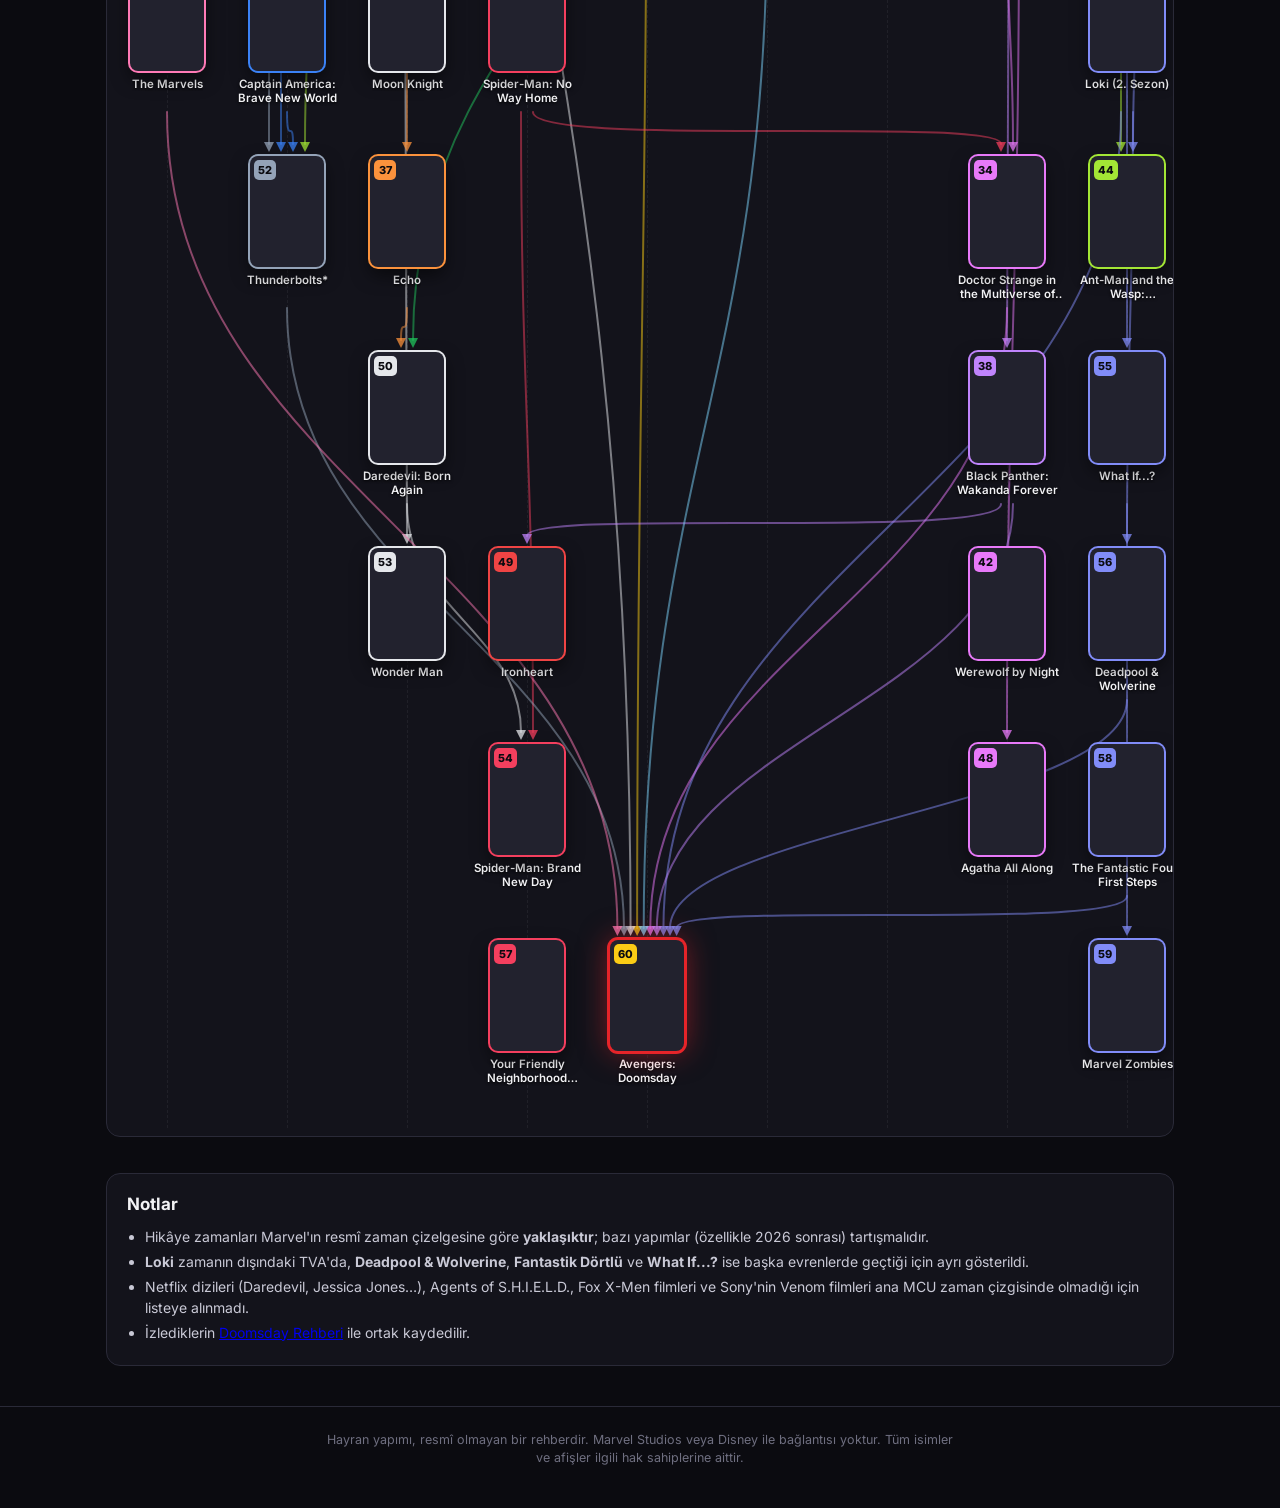
==== commit 2e88338e: "Kronolojide tabloyu kaldır, oklarla bağlantı haritası ekle Her yapım bir afiş; 91 bağlantı oklarla ç" ====
--- a/kronoloji.html
+++ b/kronoloji.html
@@ -5,7 +5,7 @@
   <meta name="viewport" content="width=device-width, initial-scale=1, viewport-fit=cover">
   <meta name="theme-color" content="#0b0b10">
   <title>Tüm MCU Kronolojisi</title>
-  <meta name="description" content="Bütün Marvel Sinematik Evreni filmleri, dizileri ve animasyonları hikâyedeki zaman sırasıyla: tablo ve soy ağacı görünümü.">
+  <meta name="description" content="Bütün Marvel Sinematik Evreni filmleri, dizileri ve animasyonları: hangi yapım hangisine bağlı, oklarla gösteren bağlantı haritası ve soy ağacı.">
   <meta property="og:title" content="Tüm MCU Kronolojisi">
   <meta property="og:description" content="Bütün Marvel filmleri ve dizileri kronolojik sırada, soy ağacı gibi.">
   <link rel="icon" href="data:image/svg+xml,<svg xmlns='http://www.w3.org/2000/svg' viewBox='0 0 100 100'><rect width='100' height='100' rx='18' fill='%23e62429'/><text x='50' y='70' font-size='58' text-anchor='middle' font-family='Arial Black,Arial' font-weight='900' fill='white'>M</text></svg>">
@@ -30,7 +30,7 @@
     <div class="hero-inner">
       <p class="eyebrow">Marvel Sinematik Evreni · Bütün Seri</p>
       <h1>Tüm MCU<br><span>Kronolojik</span> Sırada</h1>
-      <p class="lead">Bütün Marvel Studios filmleri, dizileri ve animasyonları hikâyede geçtikleri zamana göre. İster tablo halinde dönem dönem gez, ister soy ağacında hangi seriden geldiklerini gör.</p>
+      <p class="lead">Bütün Marvel Studios filmleri, dizileri ve animasyonları hikâyede geçtikleri zamana göre. Bağlantı haritasında hangi filmin hangisine bağlandığını oklarla gör, soy ağacında hangi seriden geldiklerini keşfet.</p>
       <div class="stats">
         <div><b id="stat-total">0</b><small>yapım</small></div>
         <div><b id="stat-film">0</b><small>film</small></div>
@@ -52,7 +52,7 @@
       </button>
       <div class="controls" id="controls">
         <div class="seg" role="group" aria-label="Görünüm">
-          <button type="button" data-view="table">Tablo</button>
+          <button type="button" data-view="map">Bağlantı haritası</button>
           <button type="button" data-view="tree">Soy ağacı</button>
         </div>
         <div class="seg seg-type" role="group" aria-label="Tür">
@@ -68,6 +68,7 @@
 
   <main class="container chrono-container">
     <div id="chrono-view"></div>
+    <aside class="map-panel" id="map-panel" aria-live="polite" hidden></aside>
 
     <section class="info skip">
       <div class="info-card">
--- a/kronoloji.css
+++ b/kronoloji.css
@@ -98,147 +98,268 @@
 .chip.type-ozel { background: rgba(245, 184, 46, .16); color: var(--gold); }
 .chip.when { background: transparent; border: 1px solid var(--line); color: #c9c9d6; }
 
-/* ---------- Tablo ---------- */
-.table-wrap {
-  background: var(--bg-2);
+/* ---------- Bağlantı haritası ---------- */
+.map-hint {
+  margin: 0 0 14px;
+  color: #c9c9d6;
+  font-size: 14px;
+}
+
+.map-hint-mobile { display: none; }
+
+.map-scroll {
+  overflow-x: auto;
+  background:
+    radial-gradient(900px 400px at 50% 0%, rgba(230, 36, 41, .08), transparent 70%),
+    var(--bg-2);
   border: 1px solid var(--line);
   border-radius: var(--radius);
+  scrollbar-width: thin;
+  scrollbar-color: #34344a transparent;
+}
+
+.map { position: relative; margin: 0 auto; }
+
+.lane-head {
+  position: absolute;
+  top: 12px;
+  display: flex;
+  flex-wrap: wrap;
+  align-items: center;
+  justify-content: center;
+  gap: 3px 4px;
+  padding: 0 6px;
+  text-align: center;
+  font-size: 10.5px;
+  font-weight: 700;
+  line-height: 1.2;
+  letter-spacing: .02em;
+  color: #b9b9c8;
+  text-transform: uppercase;
+}
+
+.lane-head i { width: 7px; height: 7px; border-radius: 50%; }
+.lane-head span { flex-basis: 100%; }
+
+.lane-line {
+  position: absolute;
+  width: 0;
+  border-left: 1px dashed rgba(255, 255, 255, .06);
+}
+
+.map-edges { position: absolute; inset: 0; overflow: visible; pointer-events: none; }
+
+.edge path {
+  fill: none;
+  stroke-width: 2;
+  stroke-linecap: round;
+  opacity: .5;
+  transition: opacity .2s, stroke-width .2s;
+}
+
+.edge polygon { opacity: .75; transition: opacity .2s; }
+
+.has-sel .edge path { opacity: .06; }
+.has-sel .edge polygon { opacity: .08; }
+.has-sel .edge.on path { opacity: 1; stroke-width: 3; }
+.has-sel .edge.on polygon { opacity: 1; }
+
+.mnode {
+  position: absolute;
+  z-index: 1;
+  display: flex;
+  flex-direction: column;
+  align-items: center;
+  padding: 0;
+  border: 0;
+  background: none;
+  color: var(--text);
+  font: inherit;
+  cursor: pointer;
+  transition: opacity .2s;
+  -webkit-tap-highlight-color: transparent;
+}
+
+.mposter {
+  position: relative;
+  width: var(--pw);
+  height: var(--ph);
+  border-radius: 8px;
   overflow: hidden;
-}
-
-.chrono-table {
-  width: 100%;
-  border-collapse: separate;
-  border-spacing: 0;
-  font-size: 14px;
-}
-
-.chrono-table th {
-  padding: 12px;
-  text-align: left;
-  color: var(--muted);
-  font-size: 11.5px;
-  font-weight: 700;
-  letter-spacing: .08em;
-  text-transform: uppercase;
-  background: #101017;
-  border-bottom: 1px solid var(--line);
-}
-
-.chrono-table td {
-  padding: 10px 12px;
-  border-bottom: 1px solid rgba(42, 42, 56, .6);
-  vertical-align: middle;
-}
-
-/* Soy ağacı gövdesi: sol sütundan aşağı inen çizgi */
-.c-trunk {
-  position: relative;
-  width: 64px;
-  text-align: center;
-}
-
-td.c-trunk::before {
-  content: "";
-  position: absolute;
-  left: 50%;
-  top: 0;
-  bottom: -1px;
-  width: 2px;
-  margin-left: -1px;
-  background: #34344a;
-}
-
-.node {
-  position: relative;
-  z-index: 1;
-  display: inline-grid;
+  background: #22222e;
+  box-shadow: 0 0 0 2px var(--fc), 0 8px 18px rgba(0, 0, 0, .55);
+  transition: transform .2s, box-shadow .2s;
+}
+
+.mposter img { width: 100%; height: 100%; object-fit: cover; display: block; transition: filter .3s; }
+
+.mn {
+  position: absolute;
+  top: 4px;
+  left: 4px;
+  min-width: 22px;
+  height: 20px;
+  padding: 0 4px;
+  display: grid;
   place-items: center;
-  min-width: 30px;
-  height: 30px;
-  padding: 0 4px;
-  border-radius: 99px;
+  border-radius: 5px;
   background: var(--fc);
   color: #0b0b10;
-  font-size: 12.5px;
+  font-size: 11px;
   font-weight: 800;
-  box-shadow: 0 0 0 4px var(--bg-2);
-}
-
-.era-row td {
-  padding: 18px 12px 10px;
-  background: linear-gradient(90deg, rgba(230, 36, 41, .14), transparent 70%);
-  border-bottom: 1px solid var(--line);
-}
-
-.era-node {
-  position: relative;
-  z-index: 1;
-  display: inline-block;
-  width: 16px;
-  height: 16px;
-  background: var(--red);
-  transform: rotate(45deg);
-  border-radius: 3px;
-  box-shadow: 0 0 0 4px #1a0f14, 0 0 18px rgba(230, 36, 41, .6);
-}
-
-.era-name {
-  font-family: "Bebas Neue", Impact, sans-serif;
-  font-size: 26px;
+}
+
+.mcheck {
+  position: absolute;
+  top: 4px;
+  right: 4px;
+  width: 18px;
+  height: 18px;
+  display: none;
+  place-items: center;
+  border-radius: 50%;
+  background: var(--green);
+}
+
+.mcheck svg { width: 11px; height: 11px; }
+
+.mtitle {
+  margin-top: 6px;
+  font-size: 11.5px;
+  font-weight: 600;
+  line-height: 1.25;
+  text-align: center;
+  display: -webkit-box;
+  -webkit-line-clamp: 2;
+  -webkit-box-orient: vertical;
+  overflow: hidden;
+  text-shadow: 0 1px 3px #000;
+}
+
+.mnode.watched .mposter img { filter: grayscale(1) brightness(.55); }
+.mnode.watched .mcheck { display: grid; }
+.mnode.watched .mtitle { color: var(--muted); }
+
+.mnode.upcoming .mposter { box-shadow: 0 0 0 3px var(--red), 0 0 30px rgba(230, 36, 41, .55); }
+
+@media (hover: hover) {
+  .mnode:hover .mposter { transform: translateY(-3px) scale(1.04); }
+}
+
+.mnode:focus-visible { outline: none; }
+.mnode:focus-visible .mposter { box-shadow: 0 0 0 3px var(--gold); }
+
+.has-sel .mnode { opacity: .22; }
+.has-sel .mnode.rel { opacity: 1; }
+.has-sel .mnode.sel { opacity: 1; z-index: 2; }
+.mnode.sel .mposter { transform: scale(1.08); transform-origin: center bottom; box-shadow: 0 0 0 3px #fff, 0 0 0 6px var(--fc), 0 12px 30px rgba(0, 0, 0, .7); }
+
+/* ---------- Bilgi paneli ---------- */
+.map-panel {
+  position: fixed;
+  left: 50%;
+  bottom: calc(14px + env(safe-area-inset-bottom));
+  z-index: 30;
+  width: min(560px, calc(100% - 24px));
+  max-height: min(62vh, 560px);
+  overflow-y: auto;
+  transform: translateX(-50%);
+  padding: 14px;
+  background: rgba(19, 19, 27, .97);
+  border: 1px solid var(--line);
+  border-top: 3px solid var(--fc);
+  border-radius: 16px;
+  box-shadow: 0 20px 60px rgba(0, 0, 0, .7);
+  backdrop-filter: blur(10px);
+  animation: panel-in .22s ease;
+}
+
+.map-panel[hidden] { display: none; }
+
+@keyframes panel-in {
+  from { opacity: 0; transform: translate(-50%, 16px); }
+  to { opacity: 1; transform: translate(-50%, 0); }
+}
+
+body.panel-open .to-top { display: none; }
+body.panel-open .chrono-container { padding-bottom: 50vh; }
+
+.panel-head { display: flex; gap: 12px; align-items: flex-start; }
+.panel-thumb { width: 56px; height: 84px; object-fit: cover; border-radius: 7px; flex: none; box-shadow: 0 0 0 2px var(--fc); }
+.panel-info { flex: 1; min-width: 0; }
+.panel-n { color: var(--muted); font-size: 12px; font-weight: 600; }
+.panel-title { font-weight: 700; font-size: 17px; line-height: 1.25; margin-top: 2px; }
+.panel-tr { color: var(--muted); font-size: 13px; margin-top: 2px; }
+.panel-chips { display: flex; flex-wrap: wrap; gap: 5px; margin-top: 8px; }
+
+.panel-close {
+  flex: none;
+  width: 32px;
+  height: 32px;
+  border: 1px solid var(--line);
+  border-radius: 50%;
+  background: var(--bg);
+  color: var(--text);
+  font-size: 20px;
   line-height: 1;
-  letter-spacing: .03em;
-  margin-right: 12px;
-}
-
-.era-desc { color: var(--muted); font-size: 13px; }
-
-.row { cursor: pointer; transition: background .15s; -webkit-tap-highlight-color: transparent; }
-.row:focus-visible { outline: 2px solid var(--gold); outline-offset: -2px; }
-
-@media (hover: hover) {
-  .row:hover { background: rgba(255, 255, 255, .03); }
-}
-
-.t-wrap { display: flex; align-items: center; gap: 12px; }
-
-.thumb {
-  flex: none;
-  width: 42px;
-  height: 63px;
-  object-fit: cover;
-  border-radius: 6px;
-  background: #22222e;
-  box-shadow: 0 0 0 1px var(--line), 0 4px 10px rgba(0, 0, 0, .4);
-}
-
-.t-en { font-weight: 700; line-height: 1.3; }
-.t-tr { color: var(--muted); font-size: 12.5px; margin-top: 2px; }
-.t-mobile-meta { display: none; }
-
-.c-when { color: #d4d4de; white-space: nowrap; }
-.c-rel { color: var(--muted); font-variant-numeric: tabular-nums; }
-.c-check { width: 52px; text-align: center; }
-
-.mini-check {
-  display: inline-grid;
-  place-items: center;
-  width: 26px;
-  height: 26px;
-  border: 2px solid #4a4a5c;
-  border-radius: 50%;
-  transition: background .2s, border-color .2s;
-}
-
-.mini-check svg { width: 14px; height: 14px; opacity: 0; }
-
-.row.watched .mini-check { background: var(--green); border-color: var(--green); }
-.row.watched .mini-check svg { opacity: 1; }
-.row.watched .t-en { color: var(--muted); text-decoration: line-through; text-decoration-color: rgba(255, 255, 255, .3); }
-.row.watched .thumb { filter: grayscale(1) brightness(.6); }
-
-.row.upcoming { background: linear-gradient(90deg, rgba(230, 36, 41, .16), transparent 80%); }
-.row.upcoming .t-en { color: #fff; }
+  cursor: pointer;
+}
+
+.panel-watch {
+  display: flex;
+  align-items: center;
+  justify-content: center;
+  gap: 8px;
+  width: 100%;
+  margin-top: 12px;
+  padding: 10px;
+  border: 1px solid var(--line);
+  border-radius: 10px;
+  background: var(--bg);
+  color: var(--text);
+  font: inherit;
+  font-size: 14px;
+  font-weight: 600;
+  cursor: pointer;
+}
+
+.panel-watch svg { width: 16px; height: 16px; opacity: .35; }
+.panel-watch.done { background: rgba(46, 204, 113, .15); border-color: var(--green); color: #7ee2a8; }
+.panel-watch.done svg { opacity: 1; }
+
+.map-panel h4 {
+  margin: 16px 0 8px;
+  color: var(--muted);
+  font-size: 12px;
+  font-weight: 700;
+  letter-spacing: .06em;
+  text-transform: uppercase;
+}
+
+.plinks { display: grid; gap: 6px; }
+
+.plink {
+  display: flex;
+  align-items: center;
+  gap: 10px;
+  width: 100%;
+  padding: 7px;
+  text-align: left;
+  border: 1px solid var(--line);
+  border-left: 3px solid var(--fc);
+  border-radius: 10px;
+  background: var(--bg);
+  color: var(--text);
+  font: inherit;
+  cursor: pointer;
+}
+
+.plink:hover { border-color: var(--fc); }
+.plink-thumb { width: 34px; height: 51px; object-fit: cover; border-radius: 5px; flex: none; }
+.plink-title { display: block; font-size: 13.5px; font-weight: 700; line-height: 1.3; }
+.plink-title b { color: var(--fc); }
+.plink-reason { display: block; margin-top: 2px; color: #b9b9c8; font-size: 12.5px; line-height: 1.35; }
+.panel-empty { margin: 14px 0 2px; color: var(--muted); font-size: 13.5px; }
 
 /* ---------- Soy ağacı ---------- */
 .tree { --hy: 72px; padding-top: 4px; }
@@ -441,21 +562,11 @@
 
 /* ---------- Mobil ---------- */
 @media (max-width: 760px) {
-  .chrono-table thead,
-  .c-type, .c-when, .c-fam, .c-rel { display: none; }
-
-  .chrono-table td { padding: 10px 8px; }
-  .c-trunk { width: 46px; }
-  .c-check { width: 40px; }
-  .node { min-width: 26px; height: 26px; font-size: 11.5px; }
-  .era-name { font-size: 22px; display: block; margin-bottom: 2px; }
-  .era-desc { font-size: 12px; }
-
-  .thumb { width: 38px; height: 57px; }
-  .t-wrap { align-items: flex-start; gap: 10px; }
-  .t-en { font-size: 14px; }
-  .t-mobile-meta { display: flex; flex-wrap: wrap; gap: 4px; margin-top: 6px; }
-  .t-mobile-meta .chip { font-size: 10.5px; padding: 2px 6px; }
+  .map-hint { font-size: 13px; }
+  .map-hint-mobile { display: block; margin-top: 4px; color: var(--muted); }
+  .lane-head { font-size: 9.5px; }
+  .mtitle { font-size: 10.5px; }
+  .panel-title { font-size: 16px; }
 
   .tree { --hy: 22px; }
 
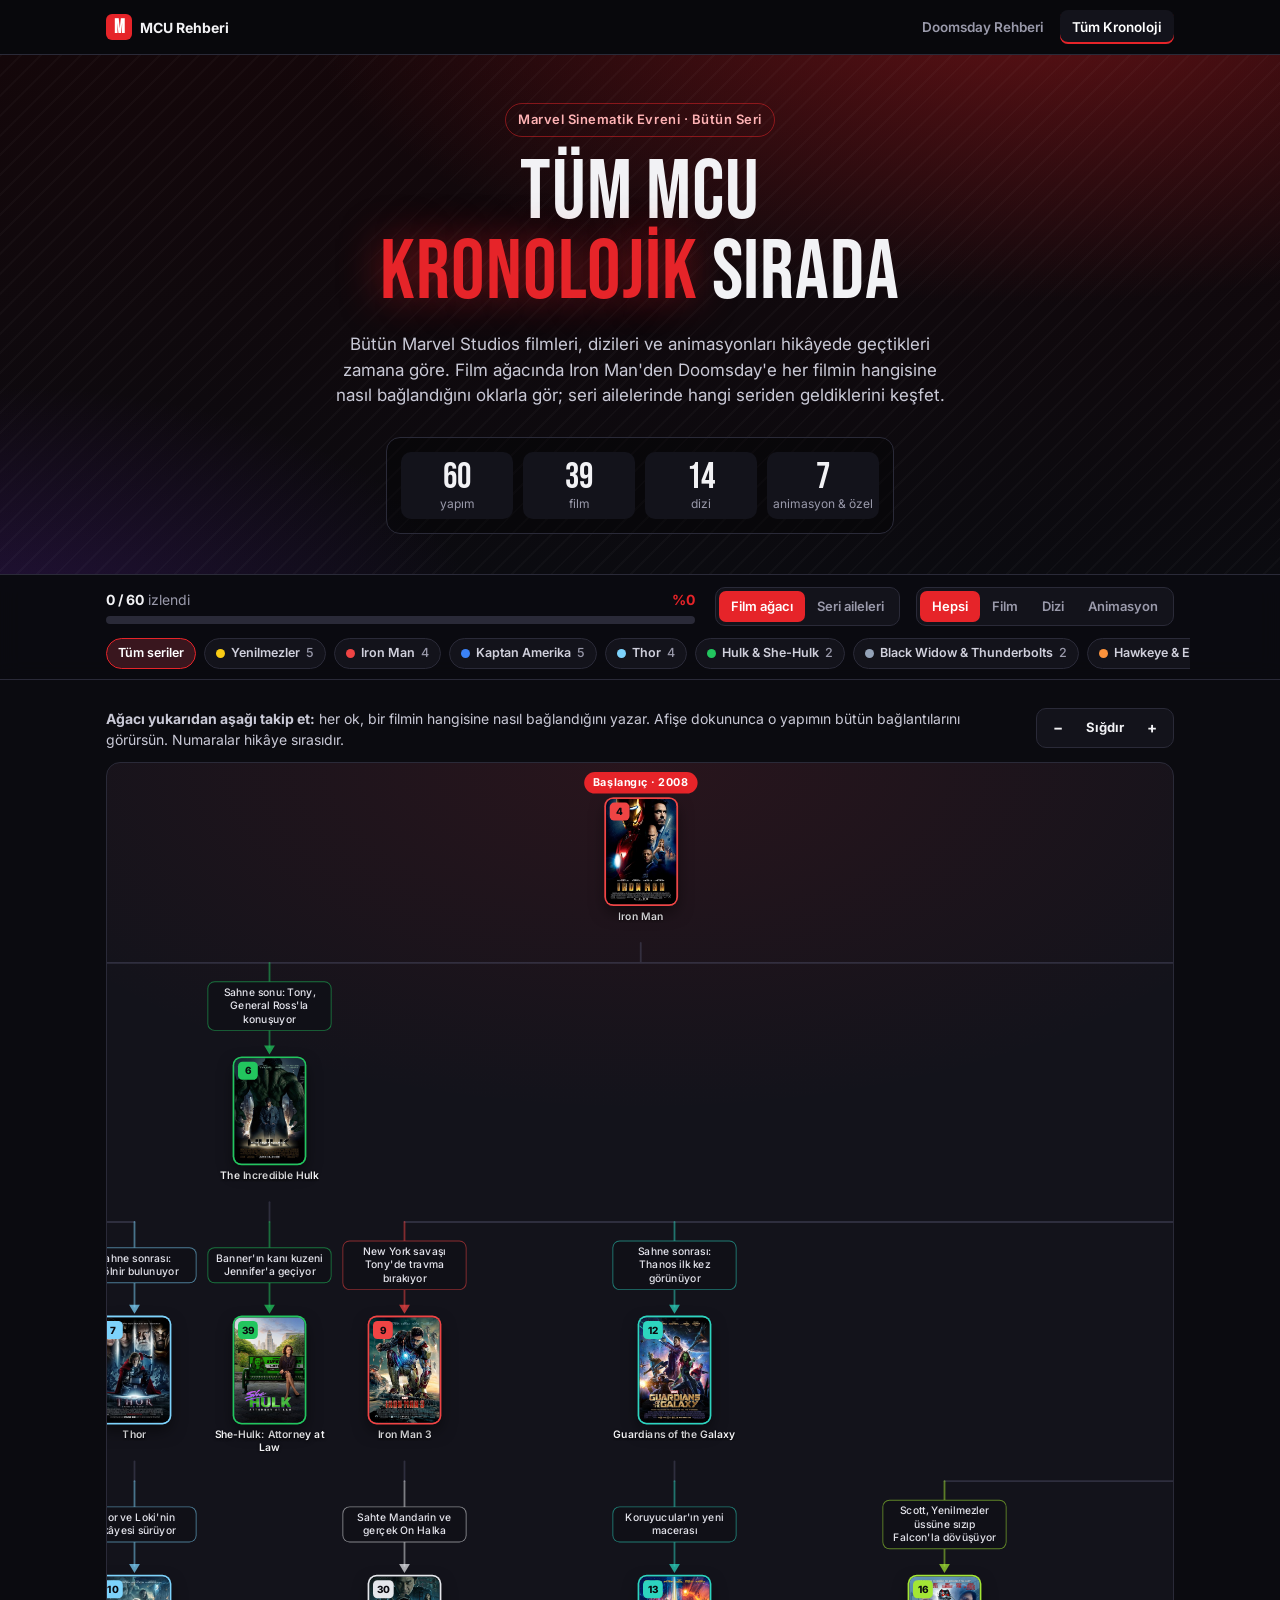
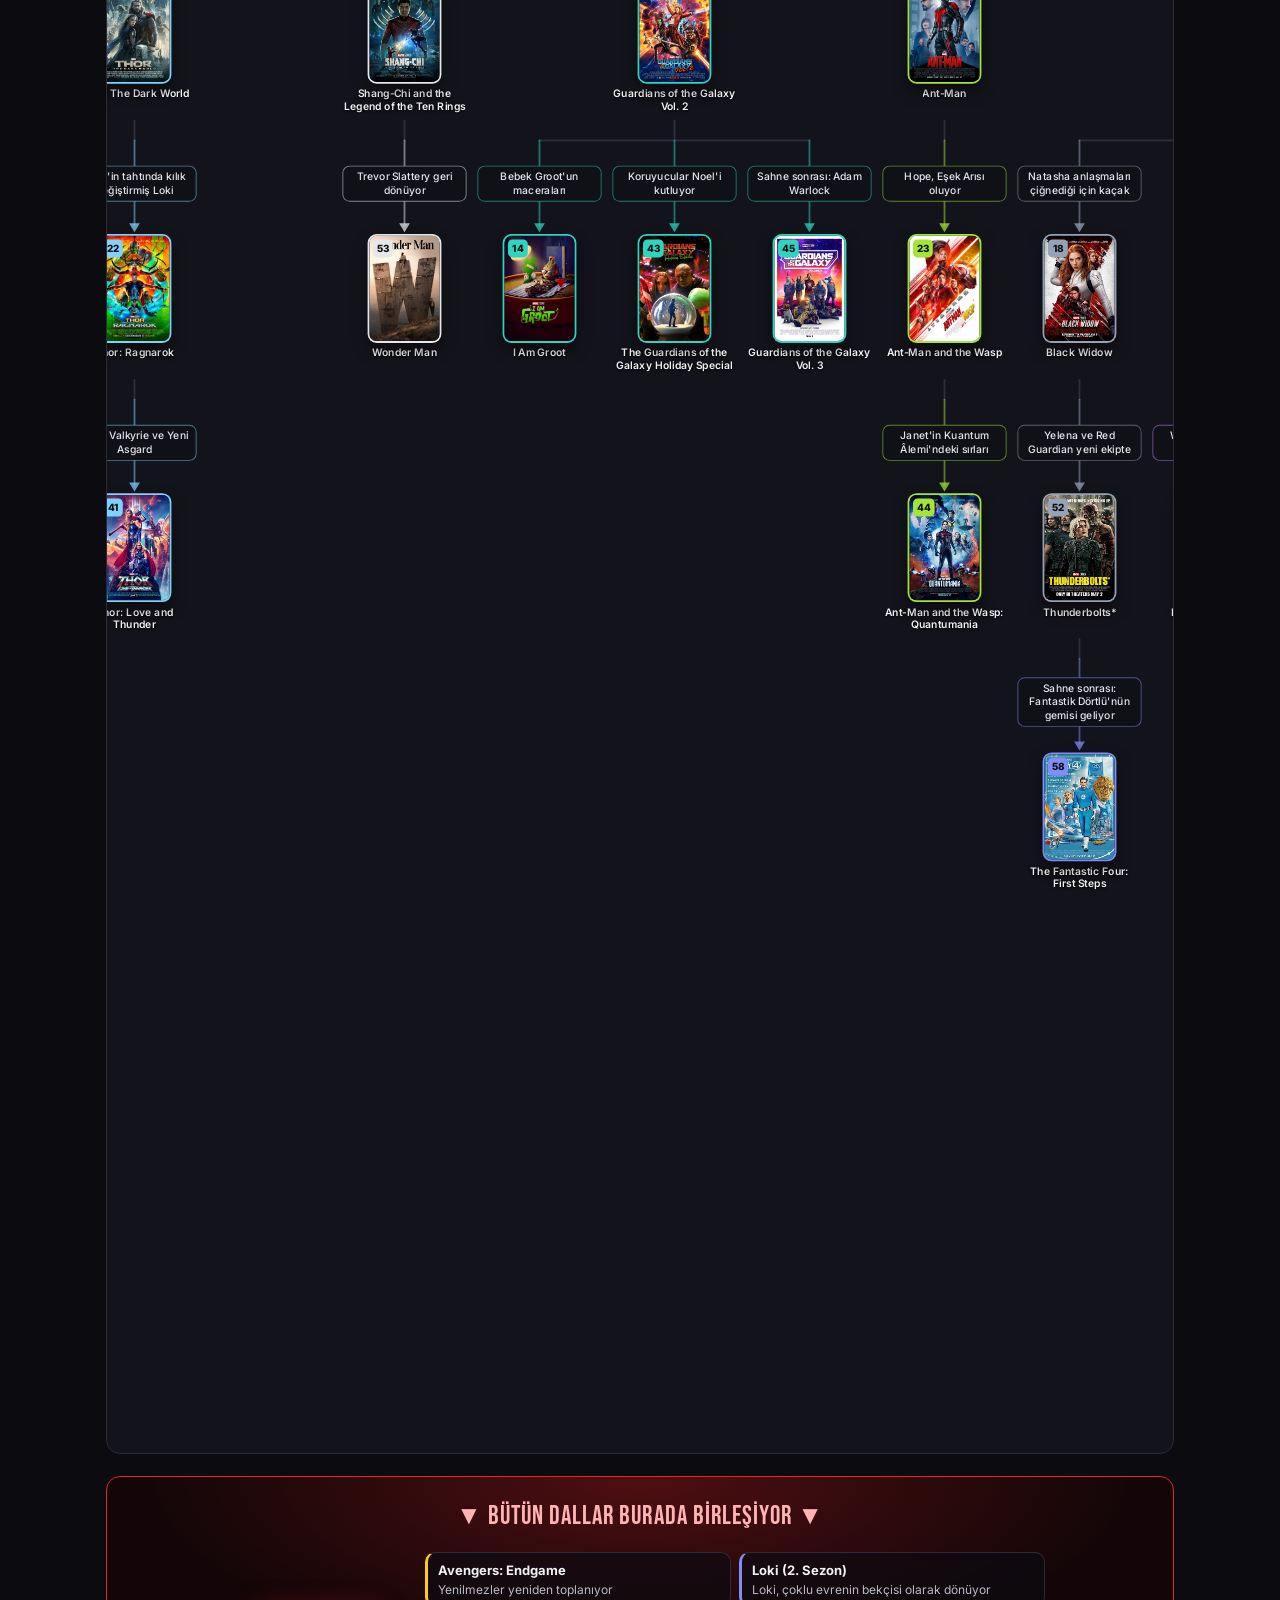
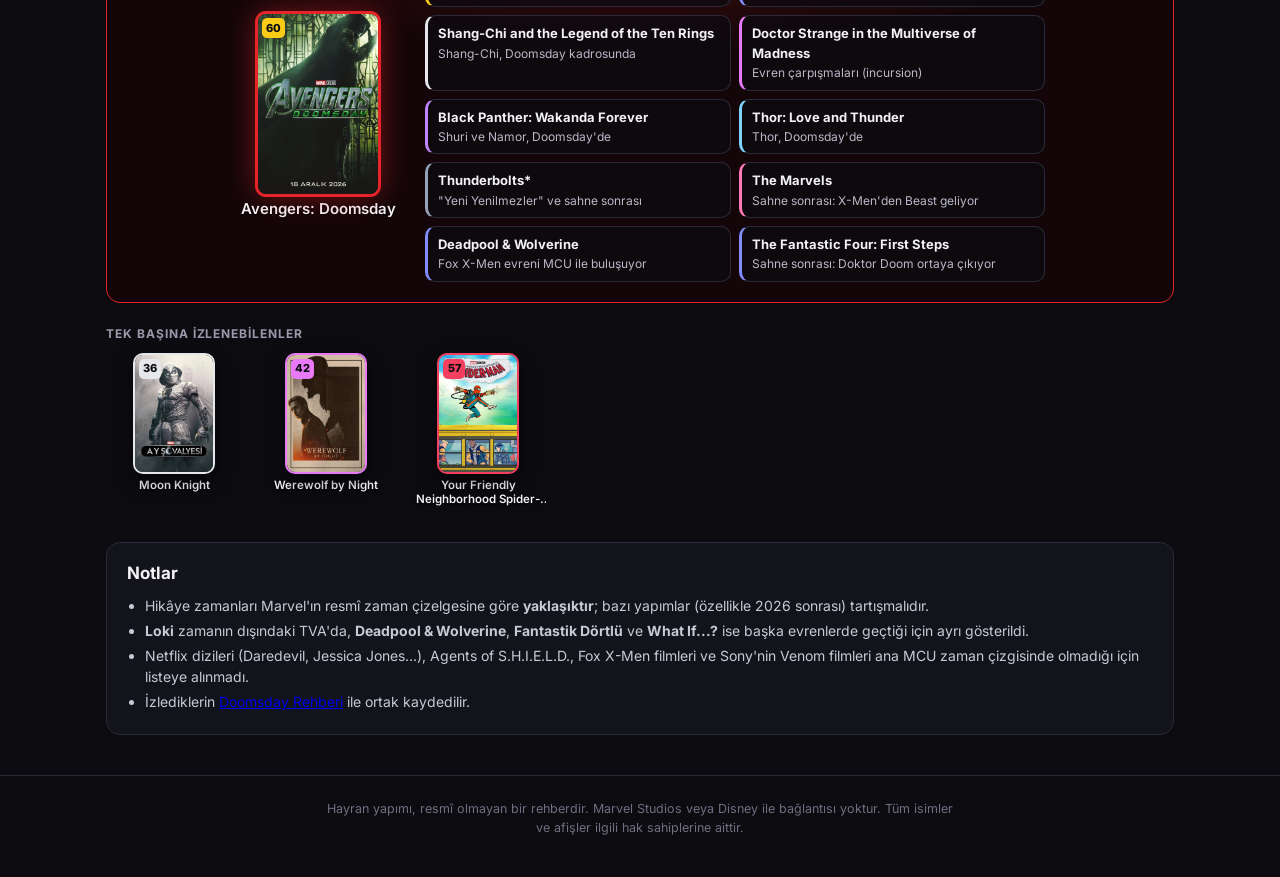
==== commit 77a53294: "Kronolojide bağlantı haritasını oklu ve açıklamalı film ağacıyla değiştir Iron Man kökünden dallanan" ====
--- a/kronoloji.html
+++ b/kronoloji.html
@@ -5,7 +5,7 @@
   <meta name="viewport" content="width=device-width, initial-scale=1, viewport-fit=cover">
   <meta name="theme-color" content="#0b0b10">
   <title>Tüm MCU Kronolojisi</title>
-  <meta name="description" content="Bütün Marvel Sinematik Evreni filmleri, dizileri ve animasyonları: hangi yapım hangisine bağlı, oklarla gösteren bağlantı haritası ve soy ağacı.">
+  <meta name="description" content="Bütün Marvel Sinematik Evreni filmleri, dizileri ve animasyonları: hangi film hangisine nasıl bağlı, oklarla gösteren film ağacı.">
   <meta property="og:title" content="Tüm MCU Kronolojisi">
   <meta property="og:description" content="Bütün Marvel filmleri ve dizileri kronolojik sırada, soy ağacı gibi.">
   <link rel="icon" href="data:image/svg+xml,<svg xmlns='http://www.w3.org/2000/svg' viewBox='0 0 100 100'><rect width='100' height='100' rx='18' fill='%23e62429'/><text x='50' y='70' font-size='58' text-anchor='middle' font-family='Arial Black,Arial' font-weight='900' fill='white'>M</text></svg>">
@@ -30,7 +30,7 @@
     <div class="hero-inner">
       <p class="eyebrow">Marvel Sinematik Evreni · Bütün Seri</p>
       <h1>Tüm MCU<br><span>Kronolojik</span> Sırada</h1>
-      <p class="lead">Bütün Marvel Studios filmleri, dizileri ve animasyonları hikâyede geçtikleri zamana göre. Bağlantı haritasında hangi filmin hangisine bağlandığını oklarla gör, soy ağacında hangi seriden geldiklerini keşfet.</p>
+      <p class="lead">Bütün Marvel Studios filmleri, dizileri ve animasyonları hikâyede geçtikleri zamana göre. Film ağacında Iron Man'den Doomsday'e her filmin hangisine nasıl bağlandığını oklarla gör; seri ailelerinde hangi seriden geldiklerini keşfet.</p>
       <div class="stats">
         <div><b id="stat-total">0</b><small>yapım</small></div>
         <div><b id="stat-film">0</b><small>film</small></div>
@@ -52,8 +52,8 @@
       </button>
       <div class="controls" id="controls">
         <div class="seg" role="group" aria-label="Görünüm">
-          <button type="button" data-view="map">Bağlantı haritası</button>
-          <button type="button" data-view="tree">Soy ağacı</button>
+          <button type="button" data-view="map">Film ağacı</button>
+          <button type="button" data-view="tree">Seri aileleri</button>
         </div>
         <div class="seg seg-type" role="group" aria-label="Tür">
           <button type="button" data-type="all">Hepsi</button>
--- a/kronoloji.css
+++ b/kronoloji.css
@@ -107,45 +107,165 @@
 
 .map-hint-mobile { display: none; }
 
-.map-scroll {
+.ft-toolbar {
+  display: flex;
+  align-items: flex-start;
+  justify-content: space-between;
+  gap: 12px 16px;
+  margin-bottom: 12px;
+}
+
+.ft-toolbar .map-hint { margin: 0; }
+
+.zoom {
+  flex: none;
+  display: inline-flex;
+  background: var(--bg-2);
+  border: 1px solid var(--line);
+  border-radius: 10px;
+  padding: 3px;
+}
+
+.zoom button {
+  min-width: 36px;
+  height: 32px;
+  padding: 0 10px;
+  border: 0;
+  border-radius: 7px;
+  background: transparent;
+  color: var(--text);
+  font: inherit;
+  font-size: 15px;
+  font-weight: 700;
+  cursor: pointer;
+}
+
+.zoom button[data-zoom="fit"] { font-size: 13px; }
+.zoom button:hover { background: var(--line); }
+
+.ft-scroll {
   overflow-x: auto;
+  overflow-y: hidden;
   background:
-    radial-gradient(900px 400px at 50% 0%, rgba(230, 36, 41, .08), transparent 70%),
+    radial-gradient(1000px 500px at 50% 0%, rgba(230, 36, 41, .1), transparent 70%),
     var(--bg-2);
   border: 1px solid var(--line);
   border-radius: var(--radius);
+  cursor: grab;
   scrollbar-width: thin;
   scrollbar-color: #34344a transparent;
 }
 
-.map { position: relative; margin: 0 auto; }
-
-.lane-head {
-  position: absolute;
-  top: 12px;
-  display: flex;
+.ft-scroll.dragging { cursor: grabbing; user-select: none; }
+.ft-sizer { position: relative; margin: 0 auto; }
+.ft-canvas { position: absolute; top: 0; left: 0; transform-origin: 0 0; }
+
+.ft-start {
+  position: absolute;
+  transform: translateX(-50%);
+  padding: 3px 10px;
+  border-radius: 99px;
+  background: var(--red);
+  color: #fff;
+  font-size: 12px;
+  font-weight: 700;
+  letter-spacing: .04em;
+  white-space: nowrap;
+}
+
+/* Okun üstündeki açıklama */
+.ft-label {
+  position: absolute;
+  z-index: 1;
+  width: max-content;
+  max-width: 138px;
+  transform: translate(-50%, -50%);
+  padding: 4px 8px;
+  border: 1px solid color-mix(in srgb, var(--fc) 55%, transparent);
+  border-radius: 8px;
+  background: #101017;
+  color: #e4e4ec;
+  font-size: 11.5px;
+  font-weight: 500;
+  line-height: 1.3;
+  text-align: center;
+  pointer-events: none;
+  transition: opacity .2s;
+}
+
+.has-sel .ft-label { opacity: .12; }
+.has-sel .ft-label.on { opacity: 1; border-color: var(--fc); box-shadow: 0 0 0 1px var(--fc); }
+
+/* Final */
+.ft-finale {
+  margin-top: 22px;
+  padding: 20px;
+  text-align: center;
+  border: 1px solid var(--red);
+  border-radius: var(--radius);
+  background:
+    radial-gradient(700px 260px at 50% 0%, rgba(230, 36, 41, .28), transparent 70%),
+    #140608;
+}
+
+.ft-finale-title {
+  font-family: "Bebas Neue", Impact, sans-serif;
+  font-size: 26px;
+  letter-spacing: .04em;
+  color: #ffb3b5;
+  margin-bottom: 16px;
+}
+
+.ft-finale-body {
+  display: flex;
+  align-items: center;
+  justify-content: center;
+  gap: 24px;
   flex-wrap: wrap;
-  align-items: center;
-  justify-content: center;
-  gap: 3px 4px;
-  padding: 0 6px;
-  text-align: center;
-  font-size: 10.5px;
+}
+
+.ft-finale .mnode { --pw: 120px !important; --ph: 180px !important; }
+.ft-finale .mtitle { font-size: 15px; }
+
+.ft-finale-links {
+  display: grid;
+  grid-template-columns: repeat(2, minmax(0, 1fr));
+  gap: 8px;
+  max-width: 620px;
+  text-align: left;
+}
+
+.ft-chip {
+  display: flex;
+  flex-direction: column;
+  gap: 2px;
+  padding: 8px 10px;
+  border: 1px solid var(--line);
+  border-left: 3px solid var(--fc);
+  border-radius: 10px;
+  background: rgba(11, 11, 16, .7);
+  color: var(--text);
+  font: inherit;
+  text-align: left;
+  cursor: pointer;
+}
+
+.ft-chip b { font-size: 13px; }
+.ft-chip span { color: #b9b9c8; font-size: 12px; line-height: 1.35; }
+.ft-chip:hover { border-color: var(--fc); }
+
+.ft-solo { margin-top: 22px; }
+
+.ft-solo-title {
+  margin-bottom: 12px;
+  color: var(--muted);
+  font-size: 12px;
   font-weight: 700;
-  line-height: 1.2;
-  letter-spacing: .02em;
-  color: #b9b9c8;
+  letter-spacing: .08em;
   text-transform: uppercase;
 }
 
-.lane-head i { width: 7px; height: 7px; border-radius: 50%; }
-.lane-head span { flex-basis: 100%; }
-
-.lane-line {
-  position: absolute;
-  width: 0;
-  border-left: 1px dashed rgba(255, 255, 255, .06);
-}
+.ft-solo-row { display: flex; flex-wrap: wrap; gap: 16px; }
 
 .map-edges { position: absolute; inset: 0; overflow: visible; pointer-events: none; }
 
@@ -249,6 +369,7 @@
 .mnode:focus-visible { outline: none; }
 .mnode:focus-visible .mposter { box-shadow: 0 0 0 3px var(--gold); }
 
+.mnode.dim { opacity: .3; }
 .has-sel .mnode { opacity: .22; }
 .has-sel .mnode.rel { opacity: 1; }
 .has-sel .mnode.sel { opacity: 1; z-index: 2; }
@@ -563,23 +684,8 @@
 /* ---------- Mobil ---------- */
 @media (max-width: 760px) {
   .map-hint { font-size: 13px; }
-  .map-hint-mobile { display: block; margin-top: 4px; color: var(--muted); }
-  .lane-head { font-size: 9.5px; }
-  .mtitle { font-size: 10.5px; }
-  .panel-title { font-size: 16px; }
-
-  .tree { --hy: 22px; }
-
-  .branch { flex-direction: column; gap: 10px; padding-left: 22px; }
-  .branch::after { width: 22px; }
-  .branch-head { width: auto; margin-top: 0; min-height: 44px; padding: 6px 10px; }
-  .branch-head::after { display: none; }
-  .twigs { width: 100%; gap: 14px; }
-  .twig { width: 86px; }
-  .twig + .twig::before { left: -14px; width: 14px; top: 64px; }
-}
-
-@media (max-width: 600px) {
+  .map-hint-mobile { display: block; margin: 8px 0 0; color: var(--muted); font-size: 12.5px; }
+  @media (max-width: 600px) {
   .hero-small { padding: 32px 16px 28px; }
   .stats { display: grid; grid-template-columns: repeat(4, minmax(0, 1fr)); gap: 6px; padding: 10px; }
   .stats b { font-size: 28px; }
